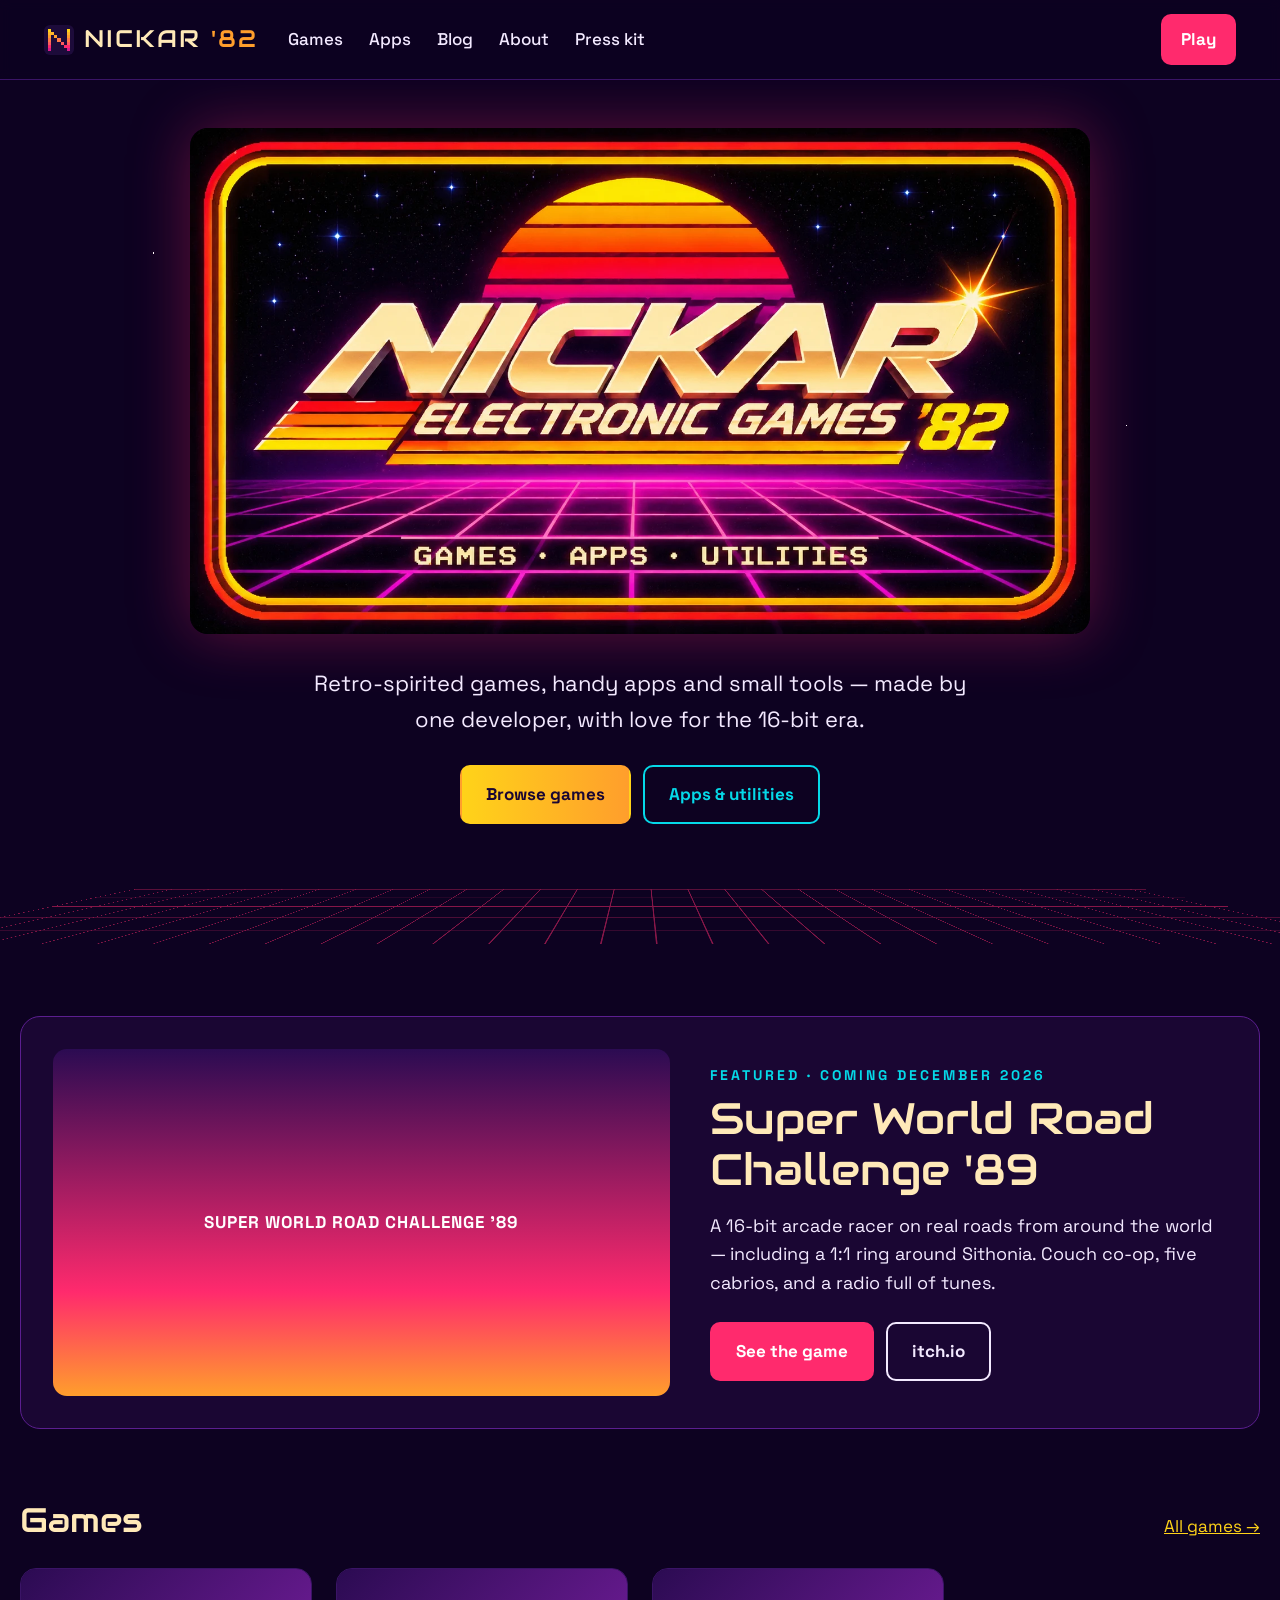
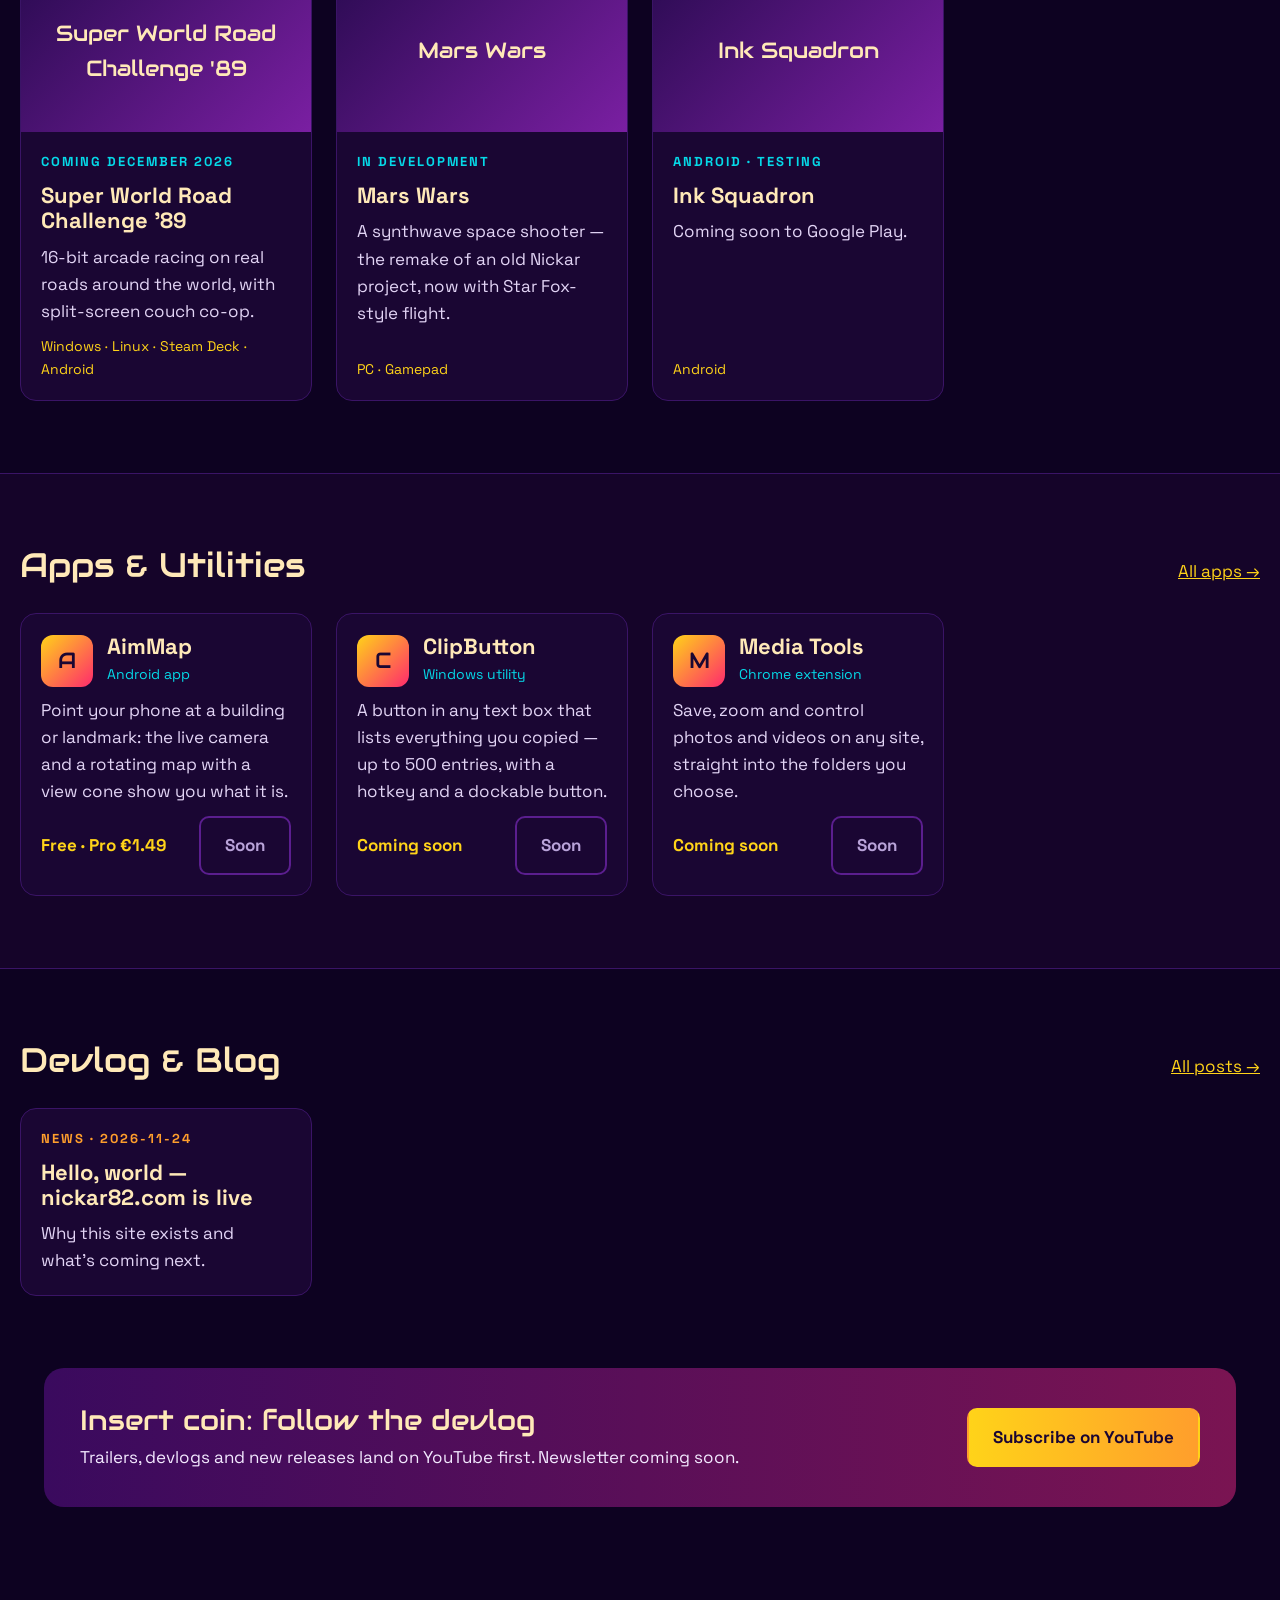
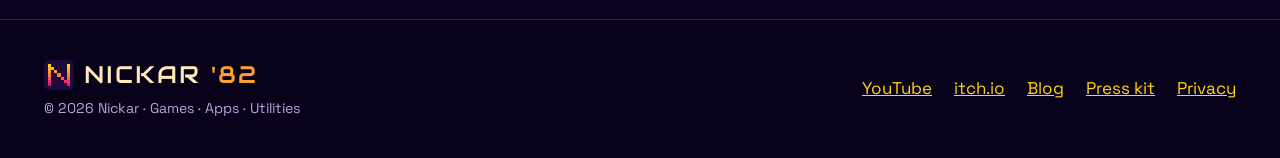
==== index.html @ fc6a2828 "Launch nickar82.com (Neon Sunset theme) Co-Authored-By: Claude Opus 5.5 <noreply@anthropic.com> Clau" ====
<!doctype html>
<html lang="en">
<head>
<meta charset="utf-8">
<meta name="viewport" content="width=device-width, initial-scale=1">
<title>Nickar — Games · Apps · Utilities</title>
<meta name="description" content="Nickar makes retro-spirited games, handy apps and small utilities — some free, some paid.">
<meta property="og:title" content="Nickar — Games · Apps · Utilities">
<meta property="og:description" content="Nickar makes retro-spirited games, handy apps and small utilities — some free, some paid.">
<meta property="og:image" content="https://nickar82.com/assets/img/og.jpg">
<meta property="og:type" content="website">
<meta name="twitter:card" content="summary_large_image">
<meta name="theme-color" content="#0d0221">
<link rel="icon" type="image/png" sizes="32x32" href="/assets/img/icon-32.png">
<link rel="apple-touch-icon" href="/assets/img/icon-180.png">
<link rel="preconnect" href="https://fonts.googleapis.com">
<link rel="preconnect" href="https://fonts.gstatic.com" crossorigin>
<link rel="stylesheet" href="/assets/css/style.css">
</head>
<body>
<a class="skip" href="#main">Skip to content</a>
<header class="site-header">
<nav class="wrap" aria-label="Main">
<a class="brand" href="/"><img src="/assets/img/icon-32.png" alt="" width="30" height="30">NICKAR<span>'82</span></a>
<ul class="nav-links">
<li><a href="/games/">Games</a></li>
<li><a href="/apps/">Apps</a></li>
<li><a href="/blog/">Blog</a></li>
<li><a href="/about/">About</a></li>
<li><a href="/press/">Press kit</a></li>
</ul>
<a class="btn btn-pink" href="/games/" style="padding:10px 18px">Play</a>
</nav>
</header>
<main id="main">

<section class="hero">
<div class="grid-floor" aria-hidden="true"></div>
<div class="hero-inner">
<h1 style="position:absolute;width:1px;height:1px;overflow:hidden;clip:rect(0 0 0 0)">Nickar Electronic Games '82</h1>
<img class="hero-logo" src="/assets/img/logo.webp" width="1600" height="900" alt="Nickar Electronic Games '82 — Games · Apps · Utilities" fetchpriority="high">
<p class="lead">Retro-spirited games, handy apps and small tools — made by one developer, with love for the 16-bit era.</p>
<div class="btn-row">
<a class="btn btn-sun" href="/games/">Browse games</a>
<a class="btn btn-cyan" href="/apps/">Apps &amp; utilities</a>
</div>
</div>
</section>

<section class="wrap section" aria-labelledby="feat">
<div class="feature">
<div class="media"><a href="/games/swrc89/" class="placeholder-art" style="text-decoration:none">SUPER WORLD ROAD CHALLENGE '89</a></div>
<div class="copy">
<p class="eyebrow">Featured · Coming December 2026</p>
<h2 id="feat" class="display">Super World Road Challenge '89</h2>
<p style="font-size:18px;margin:0 0 24px">A 16-bit arcade racer on real roads from around the world — including a 1:1 ring around Sithonia. Couch co-op, five cabrios, and a radio full of tunes.</p>
<div class="btn-row">
<a class="btn btn-pink" href="/games/swrc89/">See the game</a>
<a class="btn btn-line" href="https://nickar82.itch.io/swrc89" rel="noopener">itch.io</a>
</div>
</div>
</div>
</section>

<section class="wrap section" style="padding-top:0" aria-labelledby="games-h">
<div class="section-head"><h2 id="games-h">Games</h2><a href="/games/">All games →</a></div>
<div class="cards">
<a class="card" href="/games/swrc89/"><div class="thumb">Super World Road Challenge &#x27;89</div>
<div class="body"><span class="status">Coming December 2026</span><h3>Super World Road Challenge &#x27;89</h3><p>16-bit arcade racing on real roads around the world, with split-screen couch co-op.</p><span class="meta">Windows · Linux · Steam Deck · Android</span></div></a><article class="card"><div class="thumb">Mars Wars</div>
<div class="body"><span class="status">In development</span><h3>Mars Wars</h3><p>A synthwave space shooter — the remake of an old Nickar project, now with Star Fox-style flight.</p><span class="meta">PC · Gamepad</span></div></article><article class="card"><div class="thumb">Ink Squadron</div>
<div class="body"><span class="status">Android · Testing</span><h3>Ink Squadron</h3><p>Coming soon to Google Play.</p><span class="meta">Android</span></div></article>
</div>
</section>

<section class="band" aria-labelledby="apps-h">
<div class="wrap section">
<div class="section-head"><h2 id="apps-h">Apps &amp; Utilities</h2><a href="/apps/">All apps →</a></div>
<div class="cards">
<article class="card"><div class="body">
<div class="app-head"><div class="app-icon" aria-hidden="true">A</div><div><h3>AimMap</h3><span style="color:var(--cyan);font-size:14px">Android app</span></div></div>
<p>Point your phone at a building or landmark: the live camera and a rotating map with a view cone show you what it is.</p>
<div class="price-row"><span class="price">Free · Pro €1.49</span><span class="btn btn-soon">Soon</span></div>
</div></article><article class="card"><div class="body">
<div class="app-head"><div class="app-icon" aria-hidden="true">C</div><div><h3>ClipButton</h3><span style="color:var(--cyan);font-size:14px">Windows utility</span></div></div>
<p>A button in any text box that lists everything you copied — up to 500 entries, with a hotkey and a dockable button.</p>
<div class="price-row"><span class="price">Coming soon</span><span class="btn btn-soon">Soon</span></div>
</div></article><article class="card"><div class="body">
<div class="app-head"><div class="app-icon" aria-hidden="true">M</div><div><h3>Media Tools</h3><span style="color:var(--cyan);font-size:14px">Chrome extension</span></div></div>
<p>Save, zoom and control photos and videos on any site, straight into the folders you choose.</p>
<div class="price-row"><span class="price">Coming soon</span><span class="btn btn-soon">Soon</span></div>
</div></article>
</div>
</div>
</section>

<section class="wrap section" aria-labelledby="blog-h">
<div class="section-head"><h2 id="blog-h">Devlog &amp; Blog</h2><a href="/blog/">All posts →</a></div>
<div class="cards">
<a class="card" href="/blog/hello-world/"><div class="body"><span class="tag">News · 2026-11-24</span><h3>Hello, world — nickar82.com is live</h3><p>Why this site exists and what's coming next.</p></div></a>
</div>
</section>
<section class="wrap" style="padding-bottom:72px">
<div class="cta">
<div style="flex:1 1 360px"><h2>Insert coin: follow the devlog</h2>
<p>Trailers, devlogs and new releases land on YouTube first. Newsletter coming soon.</p></div>
<a class="btn btn-sun" href="https://www.youtube.com/@nickar82" rel="noopener">Subscribe on YouTube</a>
</div>
</section>

</main>
<footer class="site-footer">
<div class="wrap">
<div>
<a class="brand" href="/"><img src="/assets/img/icon-32.png" alt="" width="30" height="30">NICKAR<span>'82</span></a>
<small>© 2026 Nickar · Games · Apps · Utilities</small>
</div>
<div class="links">
<a href="https://www.youtube.com/@nickar82" rel="noopener">YouTube</a>
<a href="https://nickar82.itch.io/swrc89" rel="noopener">itch.io</a>
<a href="/blog/">Blog</a>
<a href="/press/">Press kit</a>
<a href="/privacy/">Privacy</a>
</div>
</div>
</footer>
</body>
</html>
---- assets/css/style.css ----
/* nickar82.com — Neon Sunset theme */
@import url('https://fonts.googleapis.com/css2?family=Audiowide&family=Space+Grotesk:wght@400;500;700&display=swap');

:root{
  --bg:#0d0221; --bg2:#150429; --panel:#1a0633; --line:#3a1466; --line2:#5b1e8f;
  --text:#f3e9ff; --muted:#e2d4f5; --soft:#b9a3d9;
  --cream:#ffe9b8; --yellow:#ffd319; --orange:#ff9e2c; --pink:#ff2a6d; --cyan:#05d9e8;
  --radius:16px; --max:1240px;
}
*{box-sizing:border-box}
html{scroll-behavior:smooth}
body{margin:0;background:var(--bg);color:var(--text);font-family:'Space Grotesk',system-ui,sans-serif;font-size:17px;line-height:1.6}
img{max-width:100%;height:auto;display:block}
a{color:var(--yellow)} a:hover{color:var(--orange)}
h1,h2,h3{line-height:1.15;color:var(--cream)}
.display{font-family:Audiowide,sans-serif;font-weight:400}
.wrap{max-width:var(--max);margin:0 auto;padding:0 24px}
.section{padding:72px 0}
.section h2{font-family:Audiowide,sans-serif;font-weight:400;font-size:34px;margin:0 0 28px}
.eyebrow{margin:0 0 8px;color:var(--cyan);font-weight:700;letter-spacing:3px;font-size:14px;text-transform:uppercase}
.skip{position:absolute;left:-999px;top:0;background:var(--yellow);color:#1a0633;padding:10px 16px;z-index:10}
.skip:focus{left:8px}
:focus-visible{outline:3px solid var(--cyan);outline-offset:3px}

/* header */
.site-header{position:sticky;top:0;z-index:5;background:rgba(13,2,33,.92);backdrop-filter:blur(6px);border-bottom:1px solid var(--line)}
.site-header nav{display:flex;flex-wrap:wrap;align-items:center;gap:12px 28px;padding-top:14px;padding-bottom:14px}
.brand{text-decoration:none;font-family:Audiowide,sans-serif;font-size:24px;letter-spacing:2px;color:var(--cream);display:flex;align-items:center;gap:10px}
.brand img{width:30px;height:30px;image-rendering:pixelated;border-radius:6px}
.brand span{color:var(--orange)}
.nav-links{display:flex;flex-wrap:wrap;gap:4px 22px;flex:1 1 auto;margin:0;padding:0;list-style:none}
.nav-links a{color:var(--text);text-decoration:none;font-weight:500;padding:8px 2px;display:inline-block}
.nav-links a:hover,.nav-links a[aria-current="page"]{color:var(--yellow)}
.nav-links a[aria-current="page"]{box-shadow:inset 0 -2px 0 var(--pink)}

/* buttons */
.btn{display:inline-block;text-decoration:none;font-weight:700;padding:14px 24px;border-radius:10px;font-size:17px;border:2px solid transparent;text-align:center;cursor:pointer;font-family:inherit}
.btn-sun{background:linear-gradient(90deg,var(--yellow),var(--orange));color:#1a0633}
.btn-sun:hover{color:#1a0633;filter:brightness(1.08)}
.btn-pink{background:var(--pink);color:#fff}
.btn-pink:hover{color:#fff;filter:brightness(1.1)}
.btn-line{border-color:var(--text);color:var(--text)}
.btn-line:hover{border-color:var(--yellow);color:var(--yellow)}
.btn-cyan{border-color:var(--cyan);color:var(--cyan)}
.btn-cyan:hover{background:var(--cyan);color:#1a0633}
.btn-soon{border-color:var(--line2);color:var(--soft);cursor:default}
.btn-row{display:flex;flex-wrap:wrap;gap:12px}

/* hero */
.hero{position:relative;overflow:hidden;padding:48px 0 120px;text-align:center;
  background-image:radial-gradient(1.5px 1.5px at 12% 20%,#fff 50%,transparent 51%),radial-gradient(1.5px 1.5px at 78% 14%,#fff 50%,transparent 51%),radial-gradient(1px 1px at 42% 32%,#cfe8ff 50%,transparent 51%),radial-gradient(1px 1px at 88% 40%,#fff 50%,transparent 51%),radial-gradient(1.5px 1.5px at 25% 48%,#bde 50%,transparent 51%),radial-gradient(1px 1px at 63% 8%,#fff 50%,transparent 51%)}
.grid-floor{position:absolute;left:-25%;right:-25%;bottom:-40px;height:340px;background-image:linear-gradient(var(--pink) 2px,transparent 2px),linear-gradient(90deg,var(--pink) 2px,transparent 2px);background-size:70px 50px;transform:perspective(320px) rotateX(58deg);transform-origin:bottom;opacity:.5;animation:drive 2.4s linear infinite}
@keyframes drive{to{background-position:0 50px,0 0}}
@media (prefers-reduced-motion:reduce){.grid-floor{animation:none}}
.hero-inner{position:relative;max-width:1000px;margin:0 auto;padding:0 24px}
.hero-logo{width:100%;max-width:900px;margin:0 auto;border-radius:18px;box-shadow:0 0 60px rgba(255,42,109,.35)}
.hero p.lead{font-size:22px;max-width:680px;margin:32px auto 28px}
.hero .btn-row{justify-content:center}

/* page hero (inner pages) */
.page-hero{padding:64px 0 32px;border-bottom:1px solid var(--line);background:linear-gradient(180deg,#1b0636,var(--bg))}
.page-hero h1{font-family:Audiowide,sans-serif;font-weight:400;font-size:clamp(36px,5vw,56px);margin:0 0 12px}
.page-hero p{margin:0;max-width:720px;font-size:19px;color:var(--muted)}

/* feature */
.feature{display:flex;flex-wrap:wrap;gap:40px;align-items:center;background:var(--panel);border:1px solid var(--line2);border-radius:20px;padding:32px}
.feature .media{flex:1 1 480px;min-width:0}
.feature .copy{flex:1 1 380px;min-width:0}
.feature h2{font-size:44px;margin:0 0 16px}
.placeholder-art{aspect-ratio:16/9;border-radius:14px;background:linear-gradient(#2b0b52,var(--pink) 70%,var(--orange));display:flex;align-items:center;justify-content:center;color:#fff;font-weight:700;letter-spacing:1px;text-align:center;padding:16px}

/* cards */
.cards{display:grid;grid-template-columns:repeat(auto-fill,minmax(290px,1fr));gap:24px}
.card{background:var(--panel);border:1px solid var(--line);border-radius:var(--radius);overflow:hidden;display:flex;flex-direction:column;color:var(--text);text-decoration:none;transition:border-color .2s,transform .2s}
a.card:hover{border-color:var(--pink);transform:translateY(-3px);color:var(--text)}
.card .thumb{aspect-ratio:16/9;background:linear-gradient(135deg,#2b0b52,#7a1fa2);display:flex;align-items:center;justify-content:center;font-family:Audiowide,sans-serif;color:var(--cream);font-size:22px;text-align:center;padding:12px}
.card .body{padding:20px;display:flex;flex-direction:column;gap:10px;flex:1}
.card h3{margin:0;font-size:22px}
.card p{margin:0;color:var(--muted)}
.card .status{font-size:13px;font-weight:700;letter-spacing:2px;color:var(--cyan);text-transform:uppercase}
.card .meta{margin-top:auto;font-size:14px;color:var(--yellow)}
.app-head{display:flex;align-items:center;gap:14px}
.app-icon{width:52px;height:52px;border-radius:12px;background:linear-gradient(135deg,var(--yellow),var(--pink));flex:none;display:flex;align-items:center;justify-content:center;font-family:Audiowide,sans-serif;color:#1a0633;font-size:22px}
.price-row{display:flex;align-items:center;justify-content:space-between;gap:12px;margin-top:auto}
.price{font-weight:700;color:var(--yellow)}
.tag{font-size:13px;font-weight:700;letter-spacing:2px;color:var(--orange);text-transform:uppercase}

.band{background:var(--bg2);border-top:1px solid var(--line);border-bottom:1px solid var(--line)}
.section-head{display:flex;flex-wrap:wrap;justify-content:space-between;align-items:baseline;gap:12px;margin-bottom:28px}
.section-head h2{margin:0}

/* cta band */
.cta{display:flex;flex-wrap:wrap;gap:24px;align-items:center;justify-content:space-between;border-radius:20px;padding:36px;background:linear-gradient(90deg,#3a0a5e,#7a1452)}
.cta h2{font-family:Audiowide,sans-serif;font-weight:400;font-size:28px;margin:0 0 8px}
.cta p{margin:0}

/* game page */
.game-hero{position:relative;min-height:440px;display:flex;align-items:flex-end;background:linear-gradient(180deg,#1b0636 0%,#5a1452 45%,var(--pink) 75%,var(--orange) 100%)}
.game-hero .shade{position:relative;width:100%;background:linear-gradient(0deg,rgba(13,2,33,.96),rgba(13,2,33,0))}
.game-hero h1{font-family:Audiowide,sans-serif;font-weight:400;font-size:clamp(38px,6vw,76px);margin:0;padding-bottom:40px}
.game-hero .wrap{padding-top:120px}
.two-col{display:flex;flex-wrap:wrap;gap:40px;padding:48px 0}
.two-col main,.two-col .main{flex:999 1 560px;min-width:0}
.two-col aside{flex:1 1 320px;min-width:0}
.buy{background:var(--panel);border:1px solid var(--line2);border-radius:18px;padding:28px;display:flex;flex-direction:column;gap:14px;position:sticky;top:90px}
.buy dl{margin:0;display:grid;grid-template-columns:auto 1fr;gap:8px 16px;font-size:16px}
.buy dt{color:var(--soft)} .buy dd{margin:0}
.shots{display:grid;grid-template-columns:repeat(auto-fill,minmax(220px,1fr));gap:16px}
.shots div{aspect-ratio:16/9;border-radius:10px;background:linear-gradient(135deg,#2b0b52,#7a1fa2);display:flex;align-items:center;justify-content:center;color:var(--muted);font-size:14px}
.video{aspect-ratio:16/9;width:100%;border:0;border-radius:14px}

/* prose */
.prose{max-width:760px;font-size:19px;line-height:1.75}
.prose h2{font-family:Audiowide,sans-serif;font-weight:400;font-size:28px;margin:48px 0 12px}
.prose li{margin:6px 0}
hr{border:0;border-top:1px solid var(--line);margin:8px 0}

/* footer */
.site-footer{border-top:1px solid var(--line);background:#08011a;margin-top:40px}
.site-footer .wrap{padding-top:36px;padding-bottom:36px;display:flex;flex-wrap:wrap;gap:20px 40px;justify-content:space-between;align-items:center}
.site-footer .links{display:flex;flex-wrap:wrap;gap:8px 22px}
.site-footer small{color:var(--soft)}

@media (max-width:600px){
  body{font-size:16px}
  .section{padding:52px 0}
  .feature{padding:20px}
  .feature h2{font-size:32px}
  .hero p.lead{font-size:19px}
}
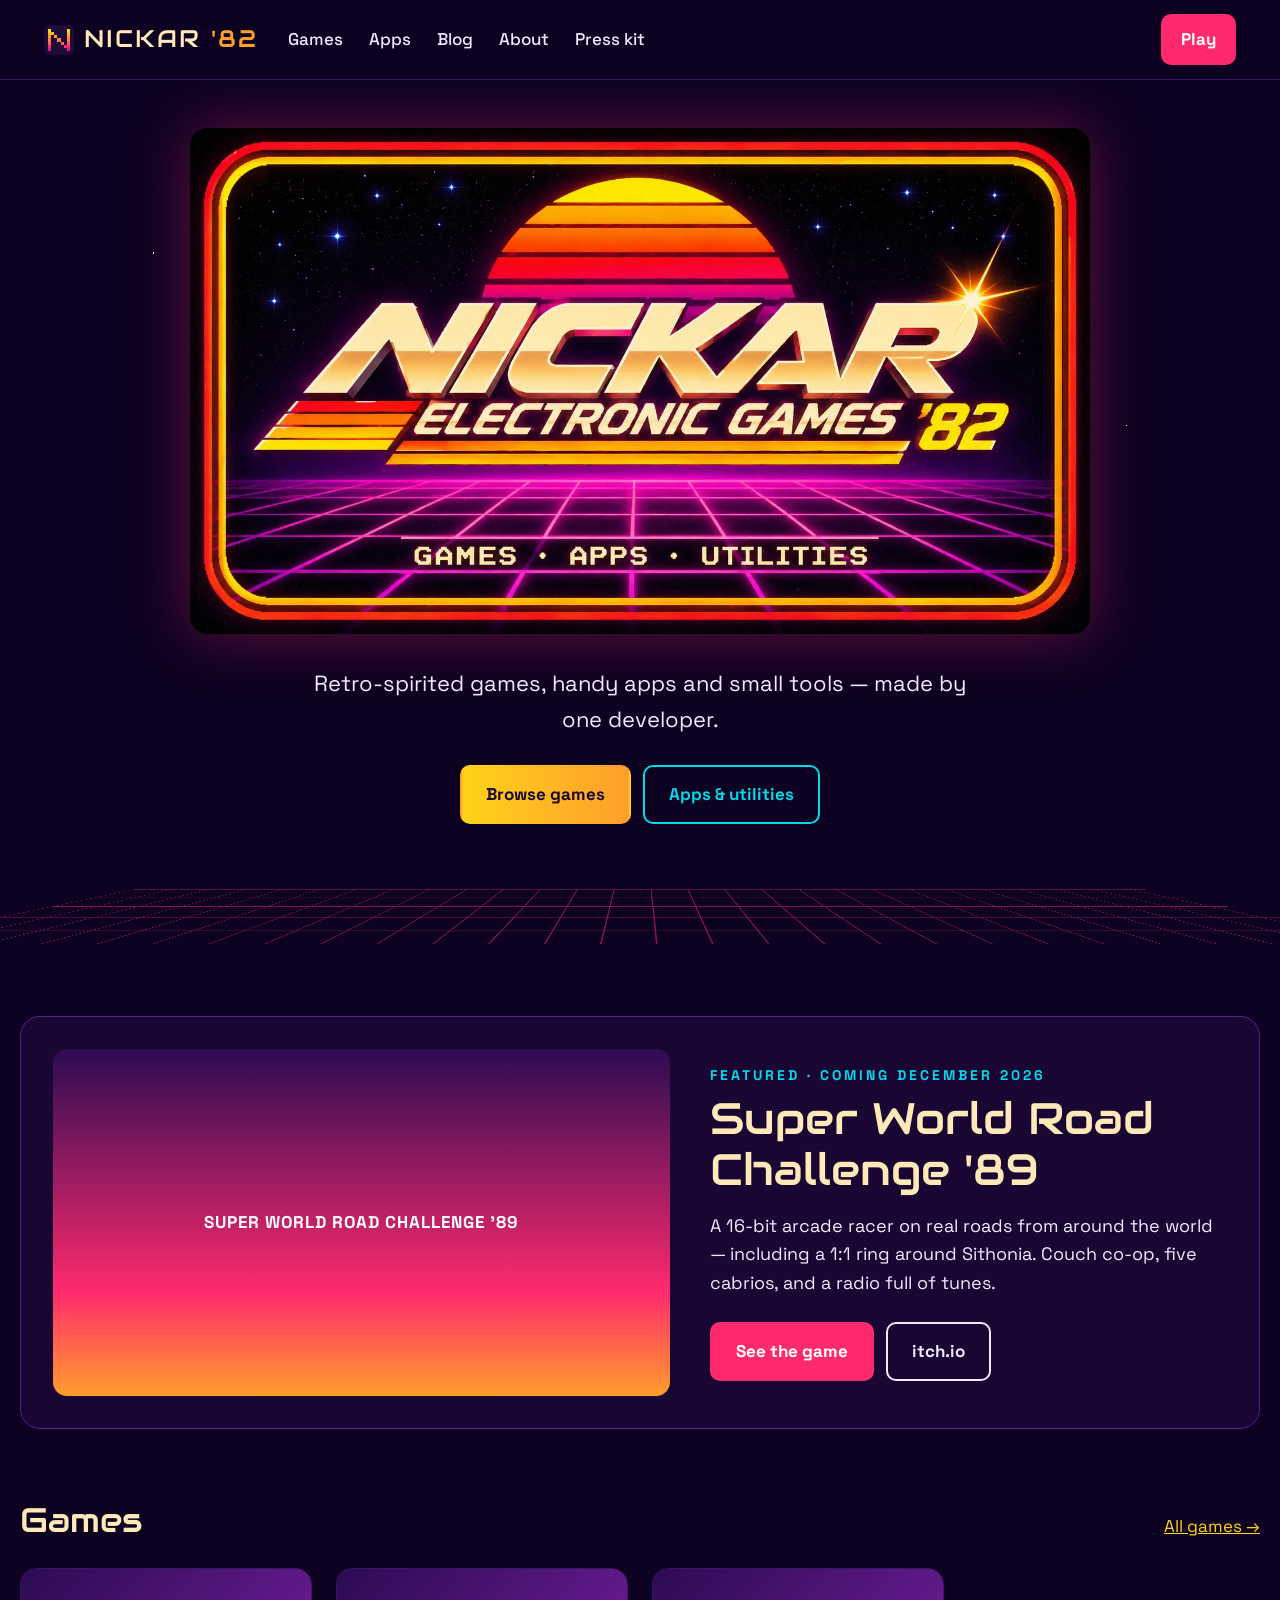
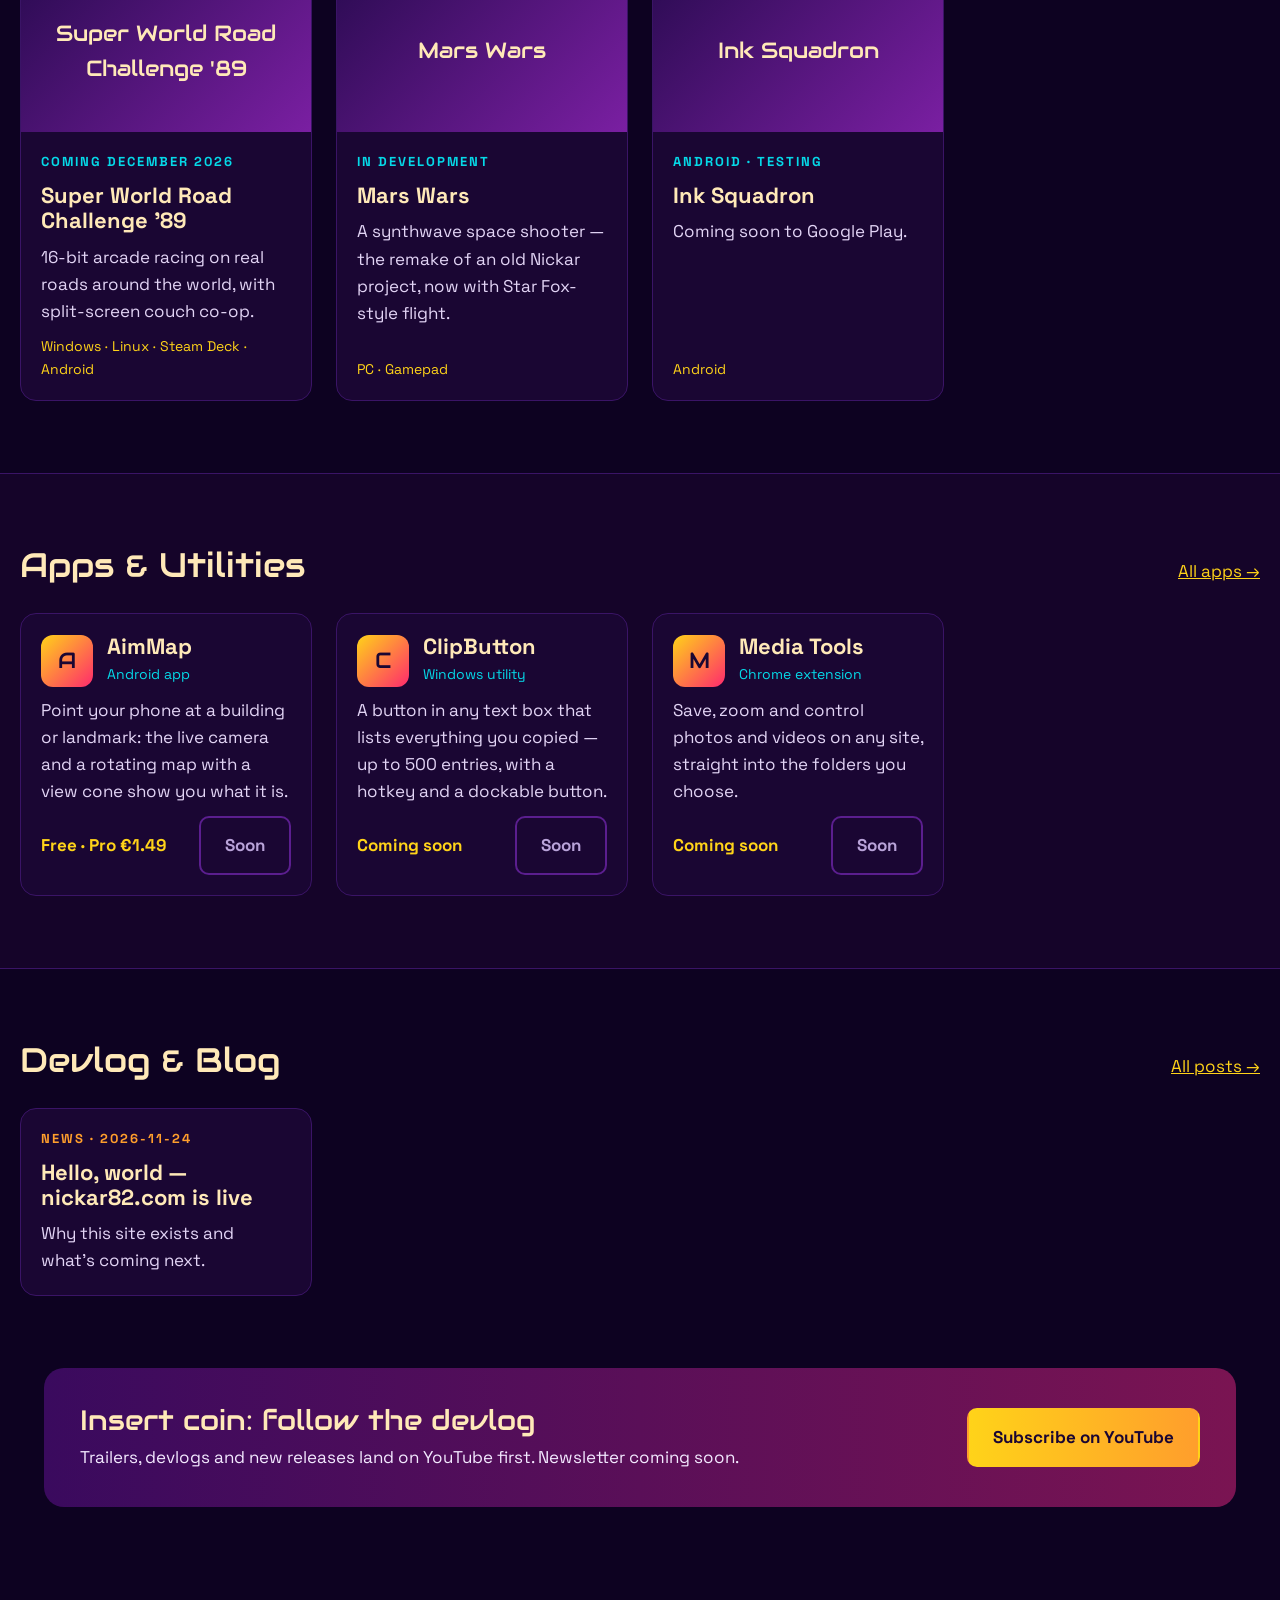
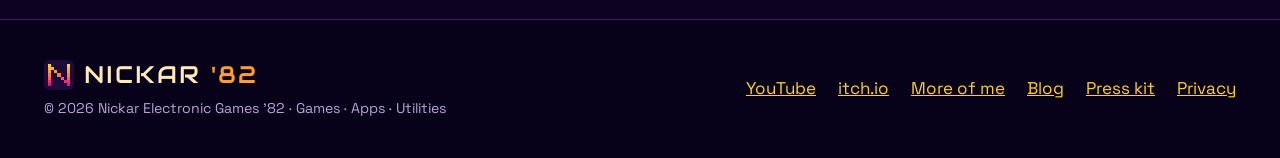
==== commit 586ebbd1: "Studio name, Linktree link, shorter hero line Co-Authored-By: Claude Opus 5.5 <noreply@anthropic.com" ====
--- a/index.html
+++ b/index.html
@@ -3,10 +3,10 @@
 <head>
 <meta charset="utf-8">
 <meta name="viewport" content="width=device-width, initial-scale=1">
-<title>Nickar — Games · Apps · Utilities</title>
-<meta name="description" content="Nickar makes retro-spirited games, handy apps and small utilities — some free, some paid.">
-<meta property="og:title" content="Nickar — Games · Apps · Utilities">
-<meta property="og:description" content="Nickar makes retro-spirited games, handy apps and small utilities — some free, some paid.">
+<title>Nickar Electronic Games &#x27;82 — Games · Apps · Utilities</title>
+<meta name="description" content="Nickar Electronic Games &#x27;82 makes retro-spirited games, handy apps and small utilities — some free, some paid.">
+<meta property="og:title" content="Nickar Electronic Games &#x27;82 — Games · Apps · Utilities">
+<meta property="og:description" content="Nickar Electronic Games &#x27;82 makes retro-spirited games, handy apps and small utilities — some free, some paid.">
 <meta property="og:image" content="https://nickar82.com/assets/img/og.jpg">
 <meta property="og:type" content="website">
 <meta name="twitter:card" content="summary_large_image">
@@ -39,7 +39,7 @@
 <div class="hero-inner">
 <h1 style="position:absolute;width:1px;height:1px;overflow:hidden;clip:rect(0 0 0 0)">Nickar Electronic Games '82</h1>
 <img class="hero-logo" src="/assets/img/logo.webp" width="1600" height="900" alt="Nickar Electronic Games '82 — Games · Apps · Utilities" fetchpriority="high">
-<p class="lead">Retro-spirited games, handy apps and small tools — made by one developer, with love for the 16-bit era.</p>
+<p class="lead">Retro-spirited games, handy apps and small tools — made by one developer.</p>
 <div class="btn-row">
 <a class="btn btn-sun" href="/games/">Browse games</a>
 <a class="btn btn-cyan" href="/apps/">Apps &amp; utilities</a>
@@ -112,11 +112,12 @@
 <div class="wrap">
 <div>
 <a class="brand" href="/"><img src="/assets/img/icon-32.png" alt="" width="30" height="30">NICKAR<span>'82</span></a>
-<small>© 2026 Nickar · Games · Apps · Utilities</small>
+<small>© 2026 Nickar Electronic Games '82 · Games · Apps · Utilities</small>
 </div>
 <div class="links">
 <a href="https://www.youtube.com/@nickar82" rel="noopener">YouTube</a>
 <a href="https://nickar82.itch.io/swrc89" rel="noopener">itch.io</a>
+<a href="https://linktr.ee/DJNickar" rel="noopener">More of me</a>
 <a href="/blog/">Blog</a>
 <a href="/press/">Press kit</a>
 <a href="/privacy/">Privacy</a>
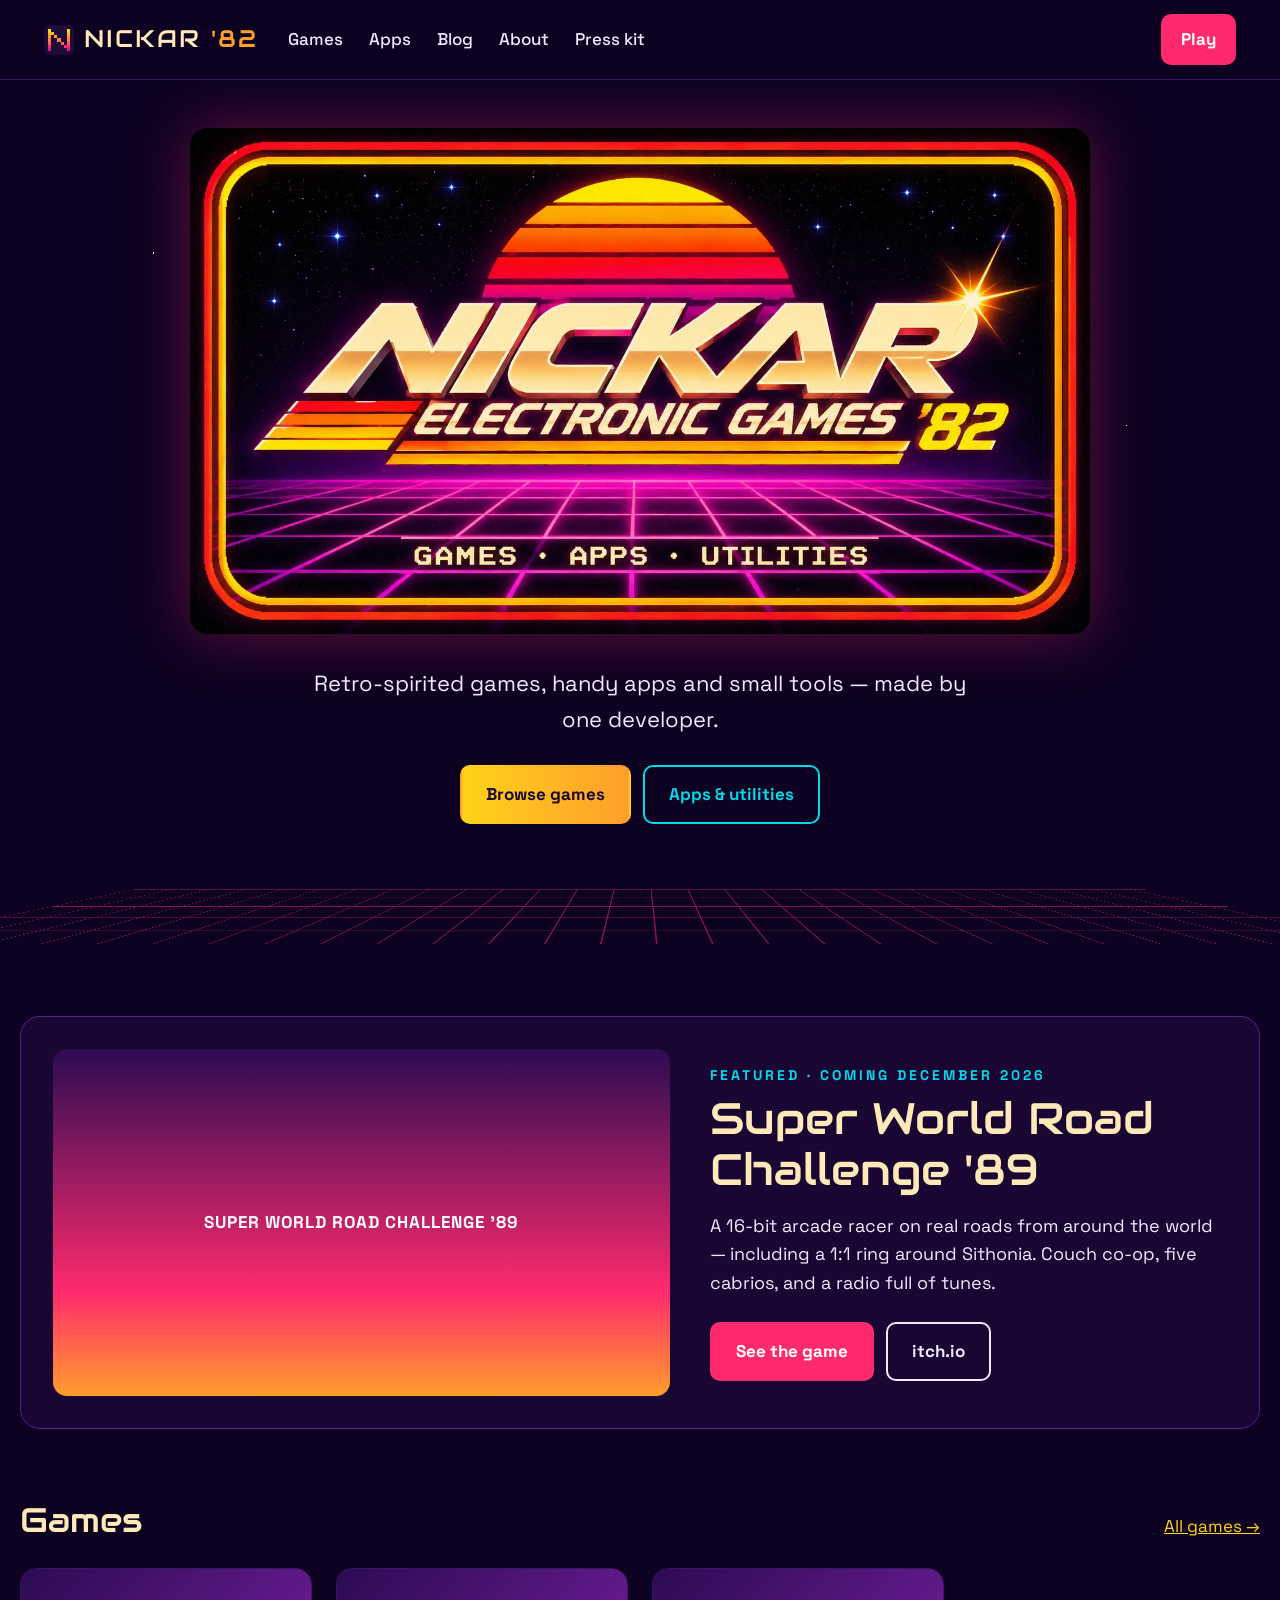
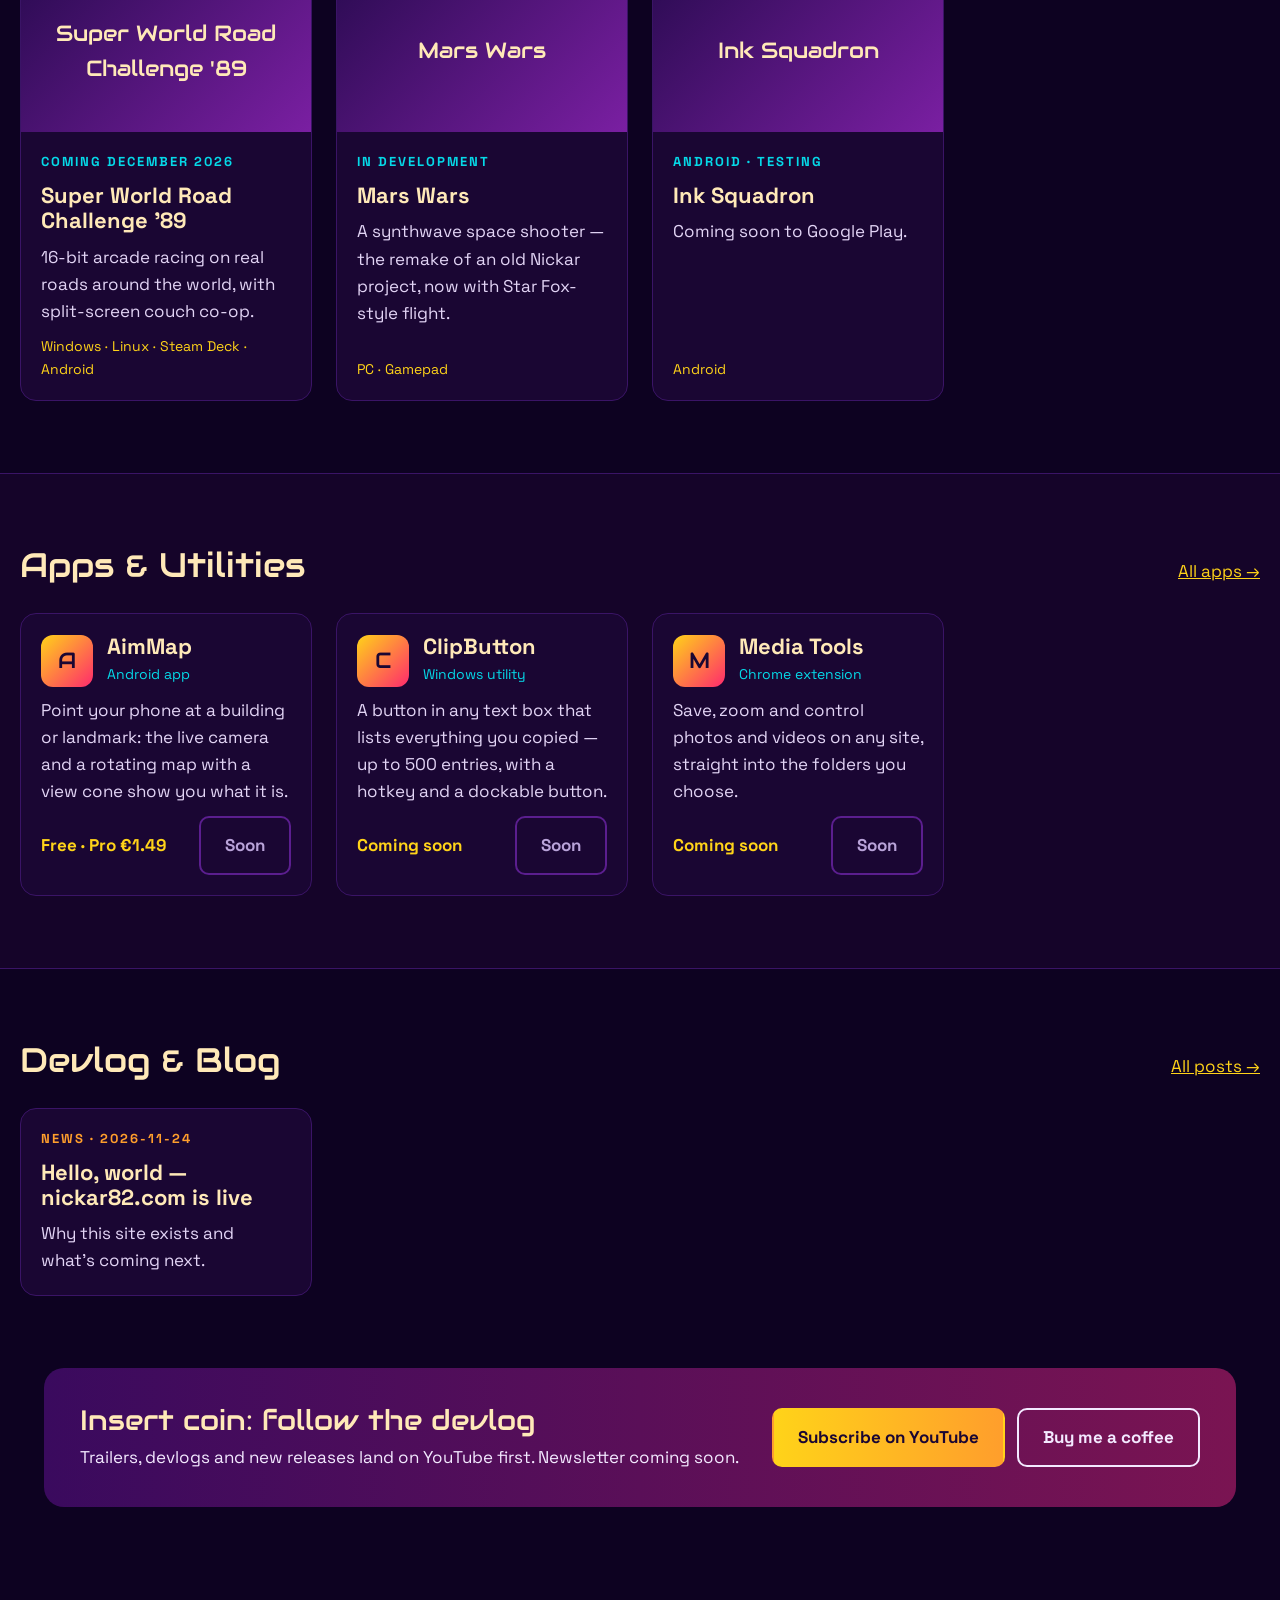
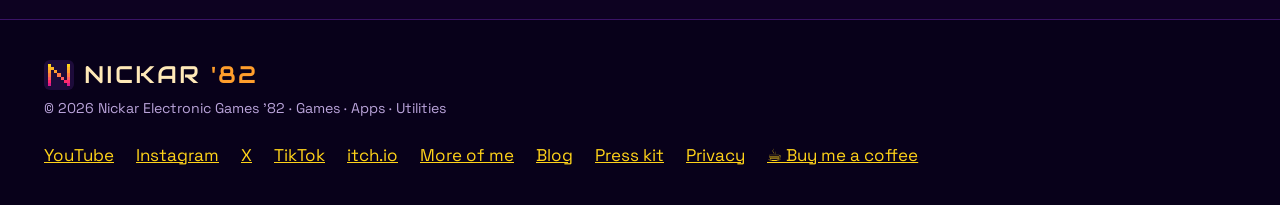
==== commit 6d550d43: "Add socials, music, Just Gamer and Buy me a coffee from Linktree Co-Authored-By: Claude Opus 5.5 <no" ====
--- a/index.html
+++ b/index.html
@@ -103,7 +103,8 @@
 <div class="cta">
 <div style="flex:1 1 360px"><h2>Insert coin: follow the devlog</h2>
 <p>Trailers, devlogs and new releases land on YouTube first. Newsletter coming soon.</p></div>
-<a class="btn btn-sun" href="https://www.youtube.com/@nickar82" rel="noopener">Subscribe on YouTube</a>
+<div class="btn-row"><a class="btn btn-sun" href="https://www.youtube.com/@nickar82" rel="noopener">Subscribe on YouTube</a>
+<a class="btn btn-line" href="https://buymeacoffee.com/aichoes" rel="noopener">Buy me a coffee</a></div>
 </div>
 </section>
 
@@ -115,12 +116,13 @@
 <small>© 2026 Nickar Electronic Games '82 · Games · Apps · Utilities</small>
 </div>
 <div class="links">
-<a href="https://www.youtube.com/@nickar82" rel="noopener">YouTube</a>
+<a href="https://www.youtube.com/@nickar82" rel="noopener">YouTube</a><a href="https://www.instagram.com/nickar_82" rel="noopener">Instagram</a><a href="https://x.com/nickar82" rel="noopener">X</a><a href="https://www.tiktok.com/@dj_nickar" rel="noopener">TikTok</a>
 <a href="https://nickar82.itch.io/swrc89" rel="noopener">itch.io</a>
 <a href="https://linktr.ee/DJNickar" rel="noopener">More of me</a>
 <a href="/blog/">Blog</a>
 <a href="/press/">Press kit</a>
 <a href="/privacy/">Privacy</a>
+<a href="https://buymeacoffee.com/aichoes" rel="noopener">☕ Buy me a coffee</a>
 </div>
 </div>
 </footer>
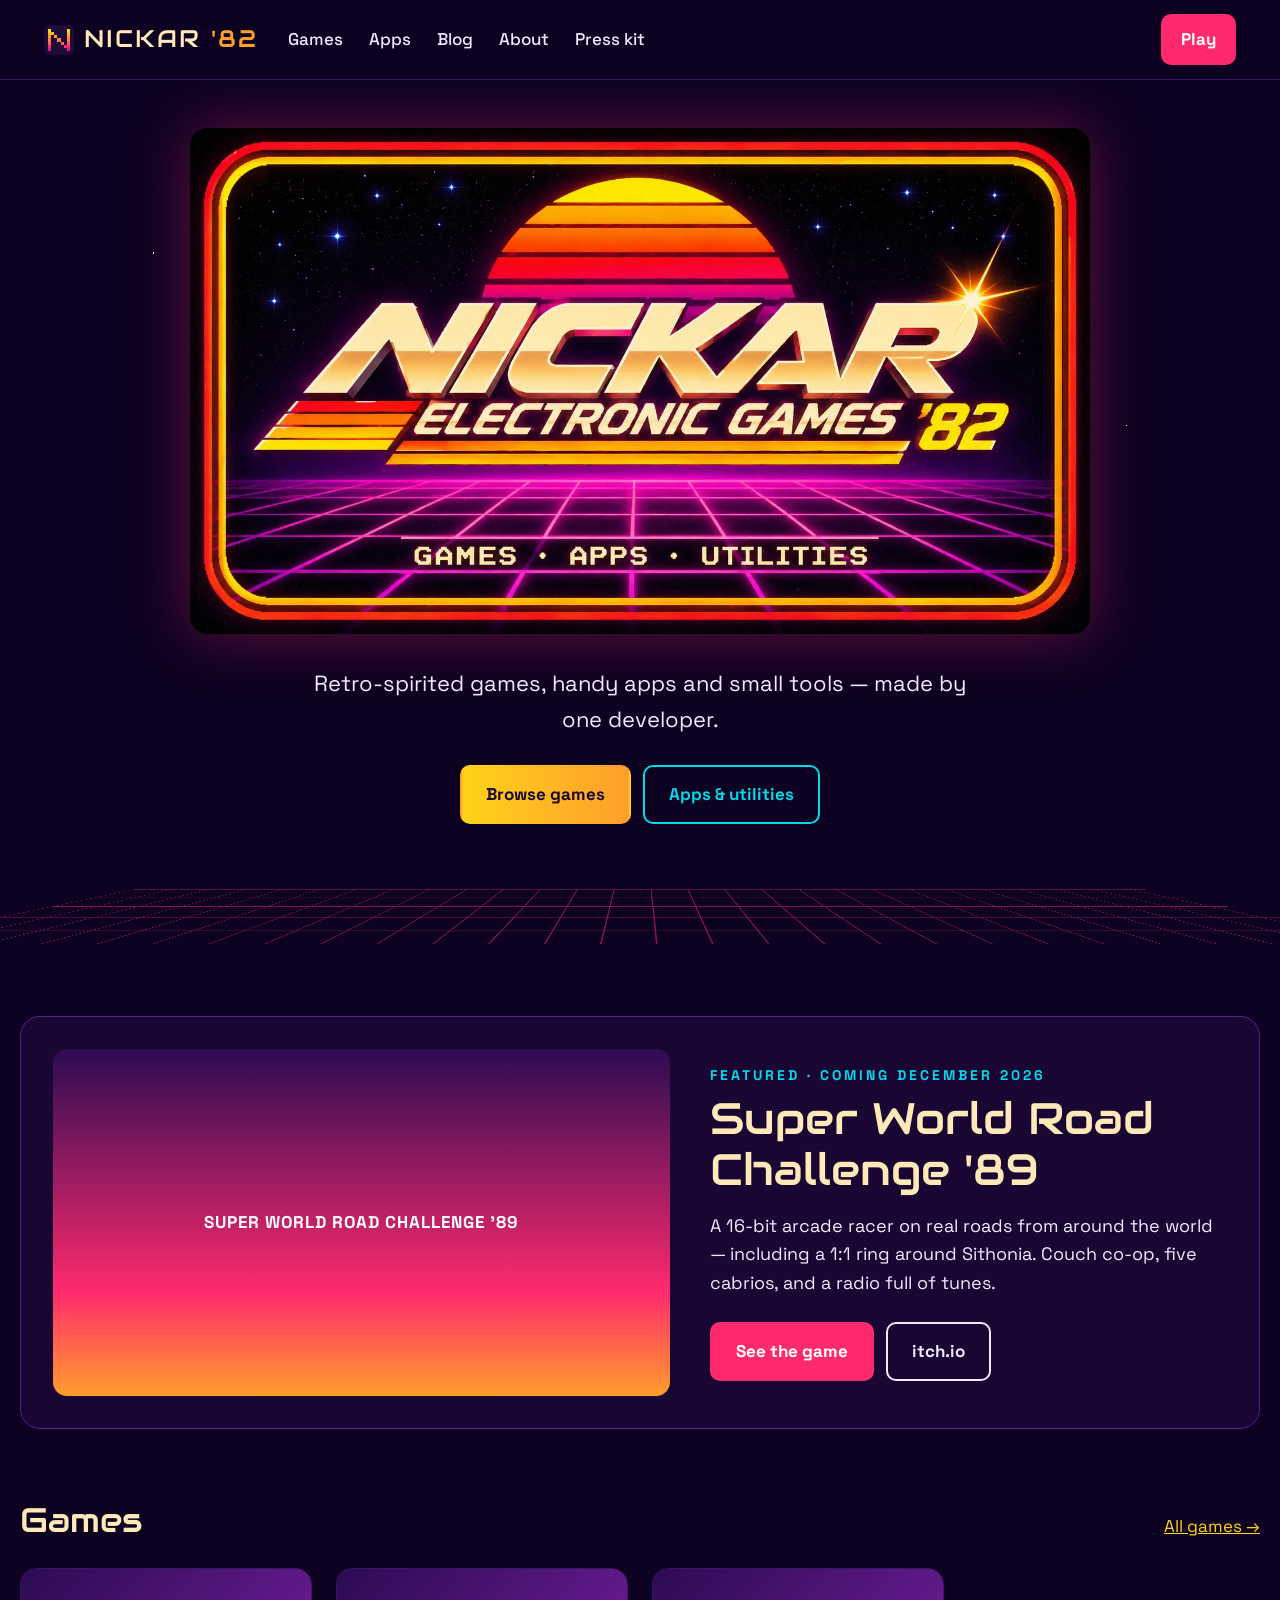
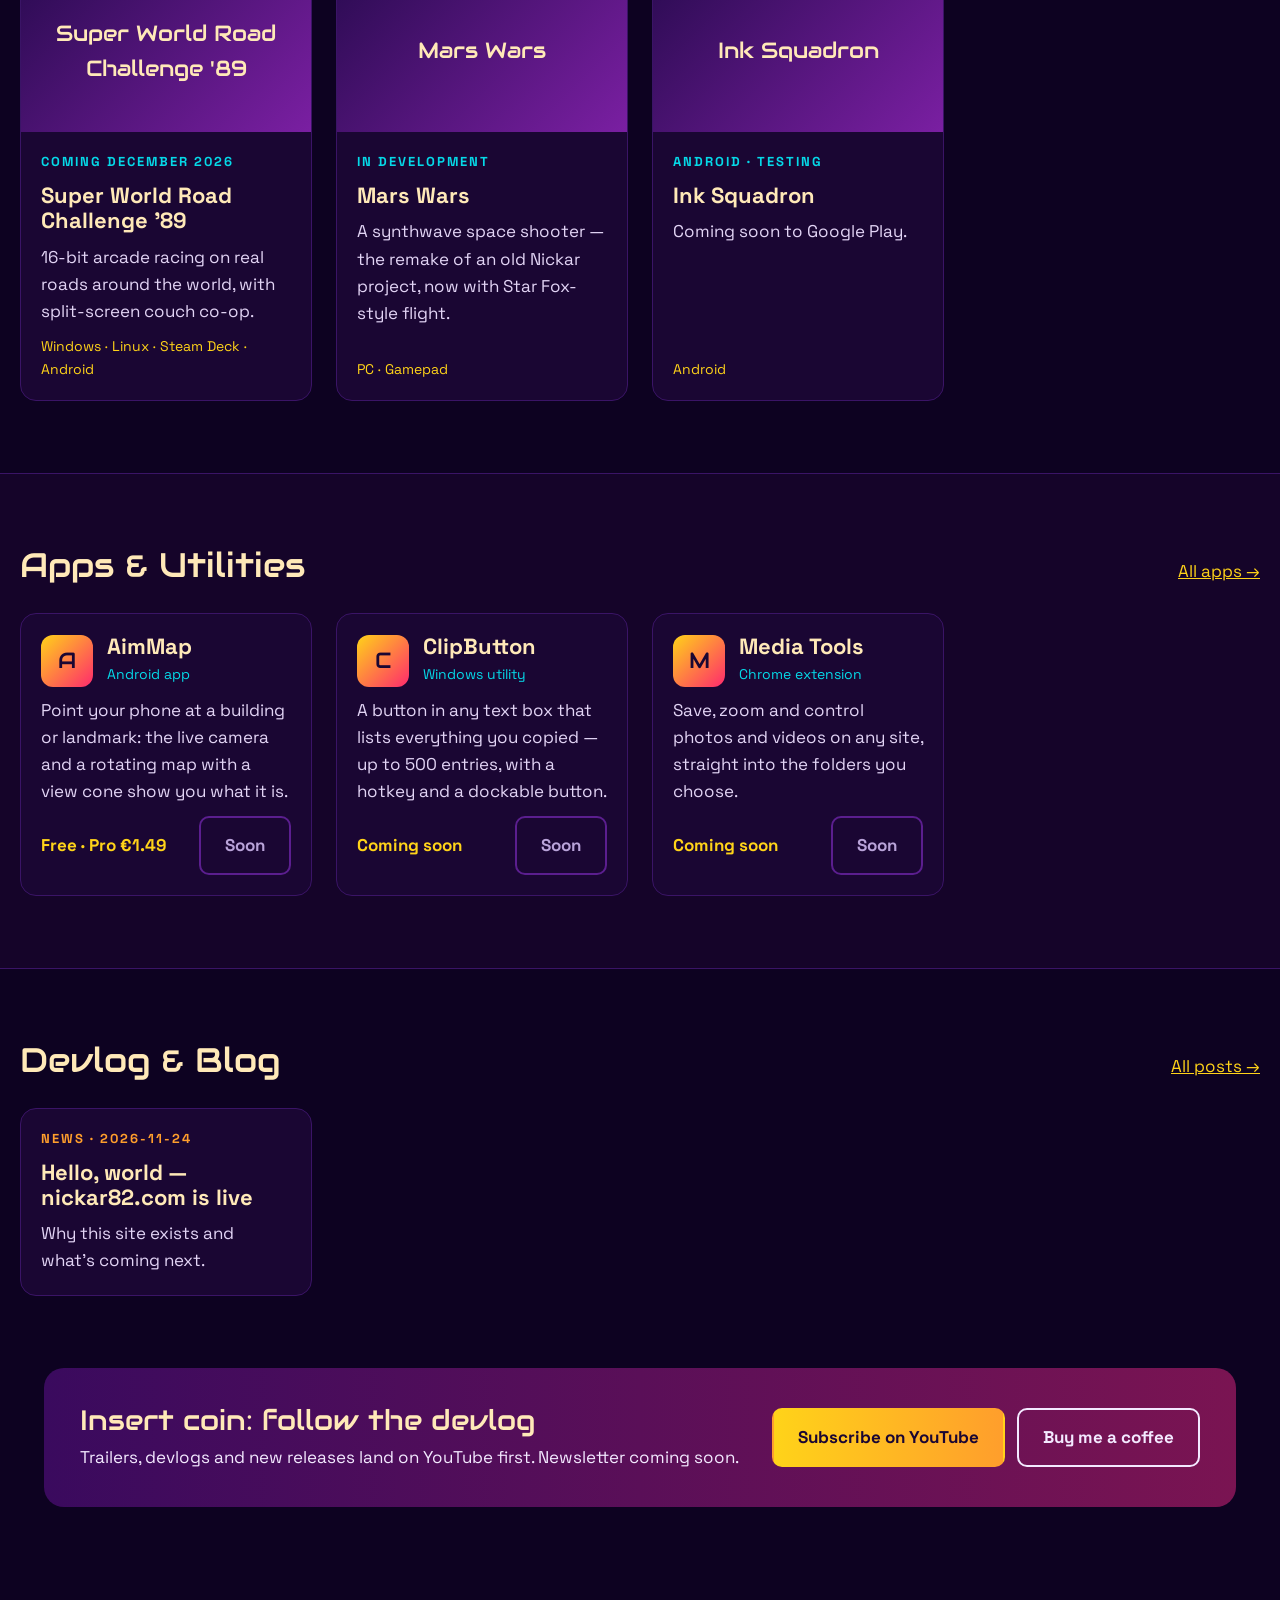
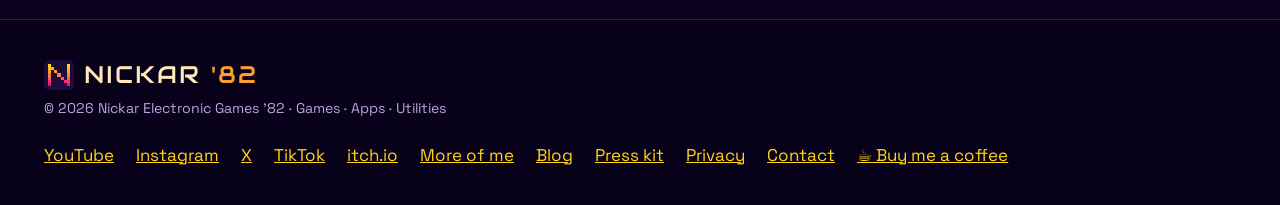
==== commit 425755b8: "Hide Just Gamer, add AIchoes, email and WhatsApp contact Co-Authored-By: Claude Opus 5.5 <noreply@an" ====
--- a/index.html
+++ b/index.html
@@ -122,6 +122,7 @@
 <a href="/blog/">Blog</a>
 <a href="/press/">Press kit</a>
 <a href="/privacy/">Privacy</a>
+<a href="mailto:nickar82@gmail.com">Contact</a>
 <a href="https://buymeacoffee.com/aichoes" rel="noopener">☕ Buy me a coffee</a>
 </div>
 </div>
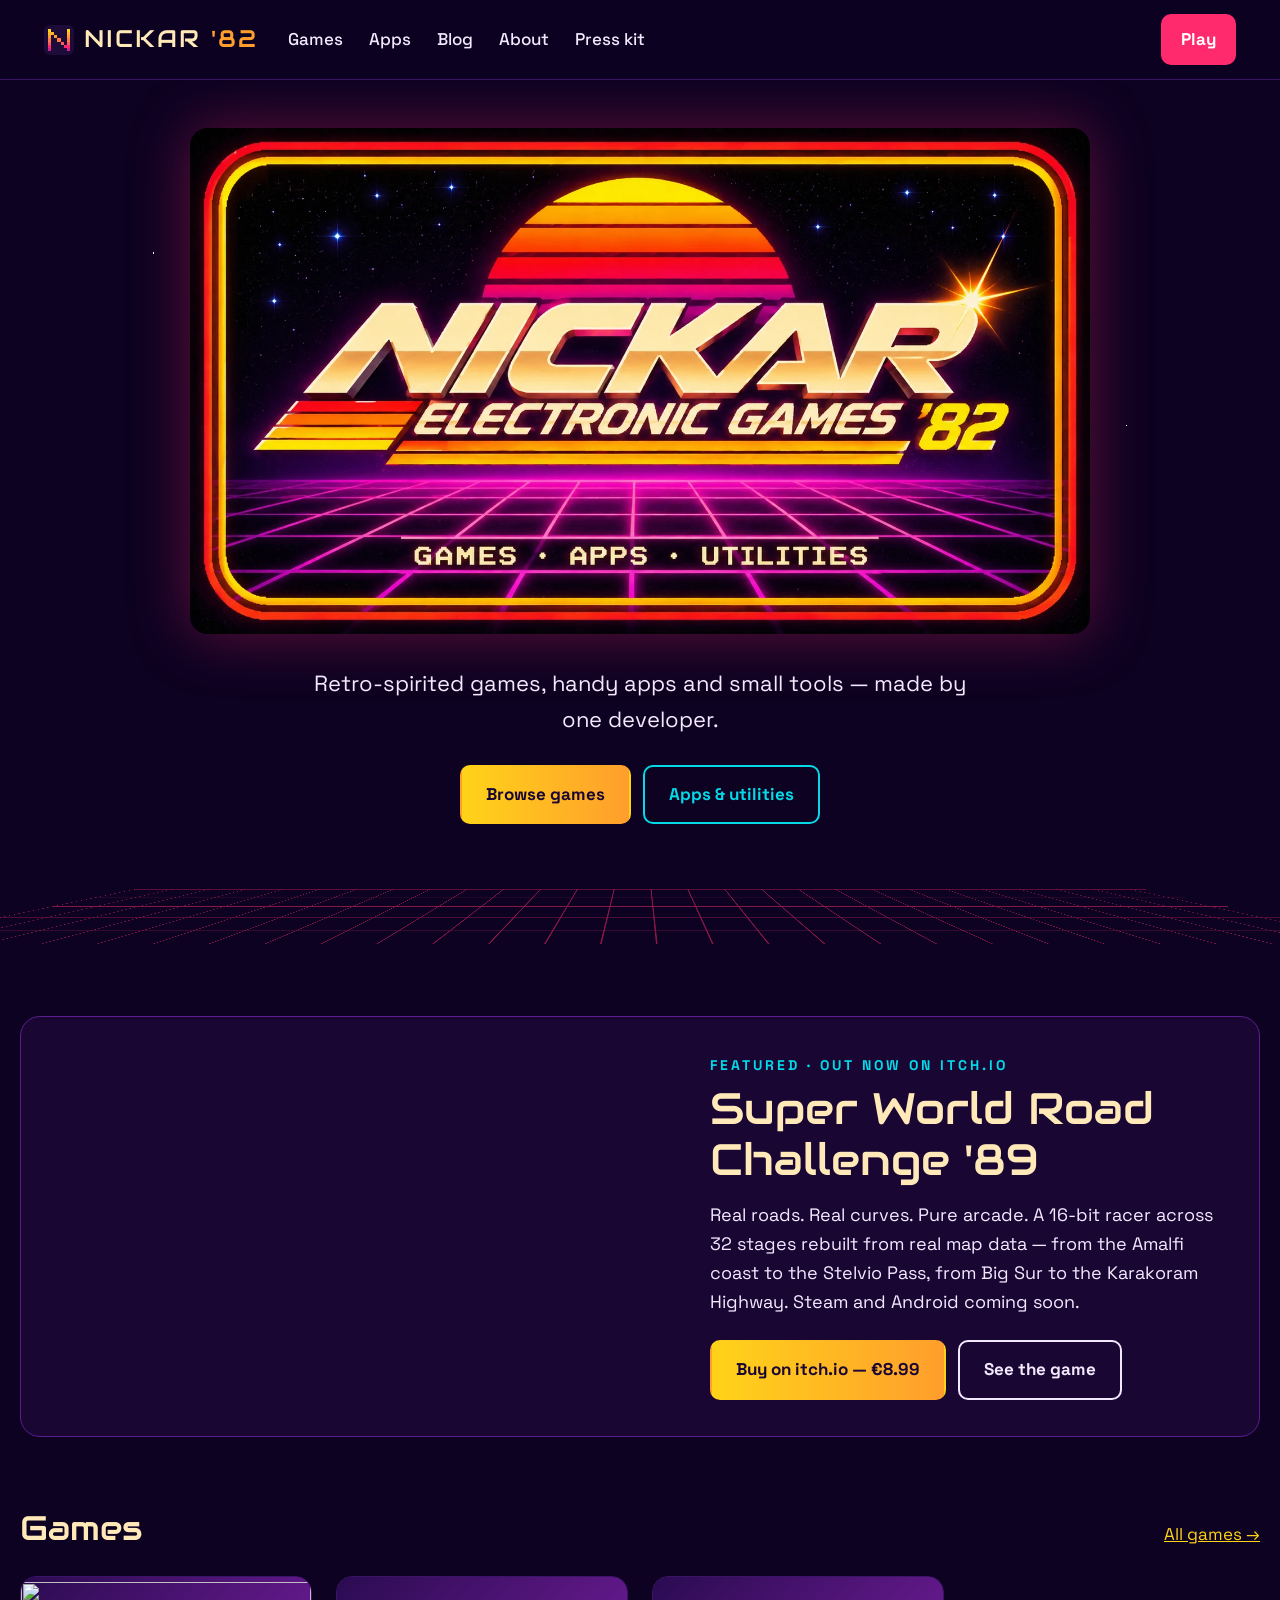
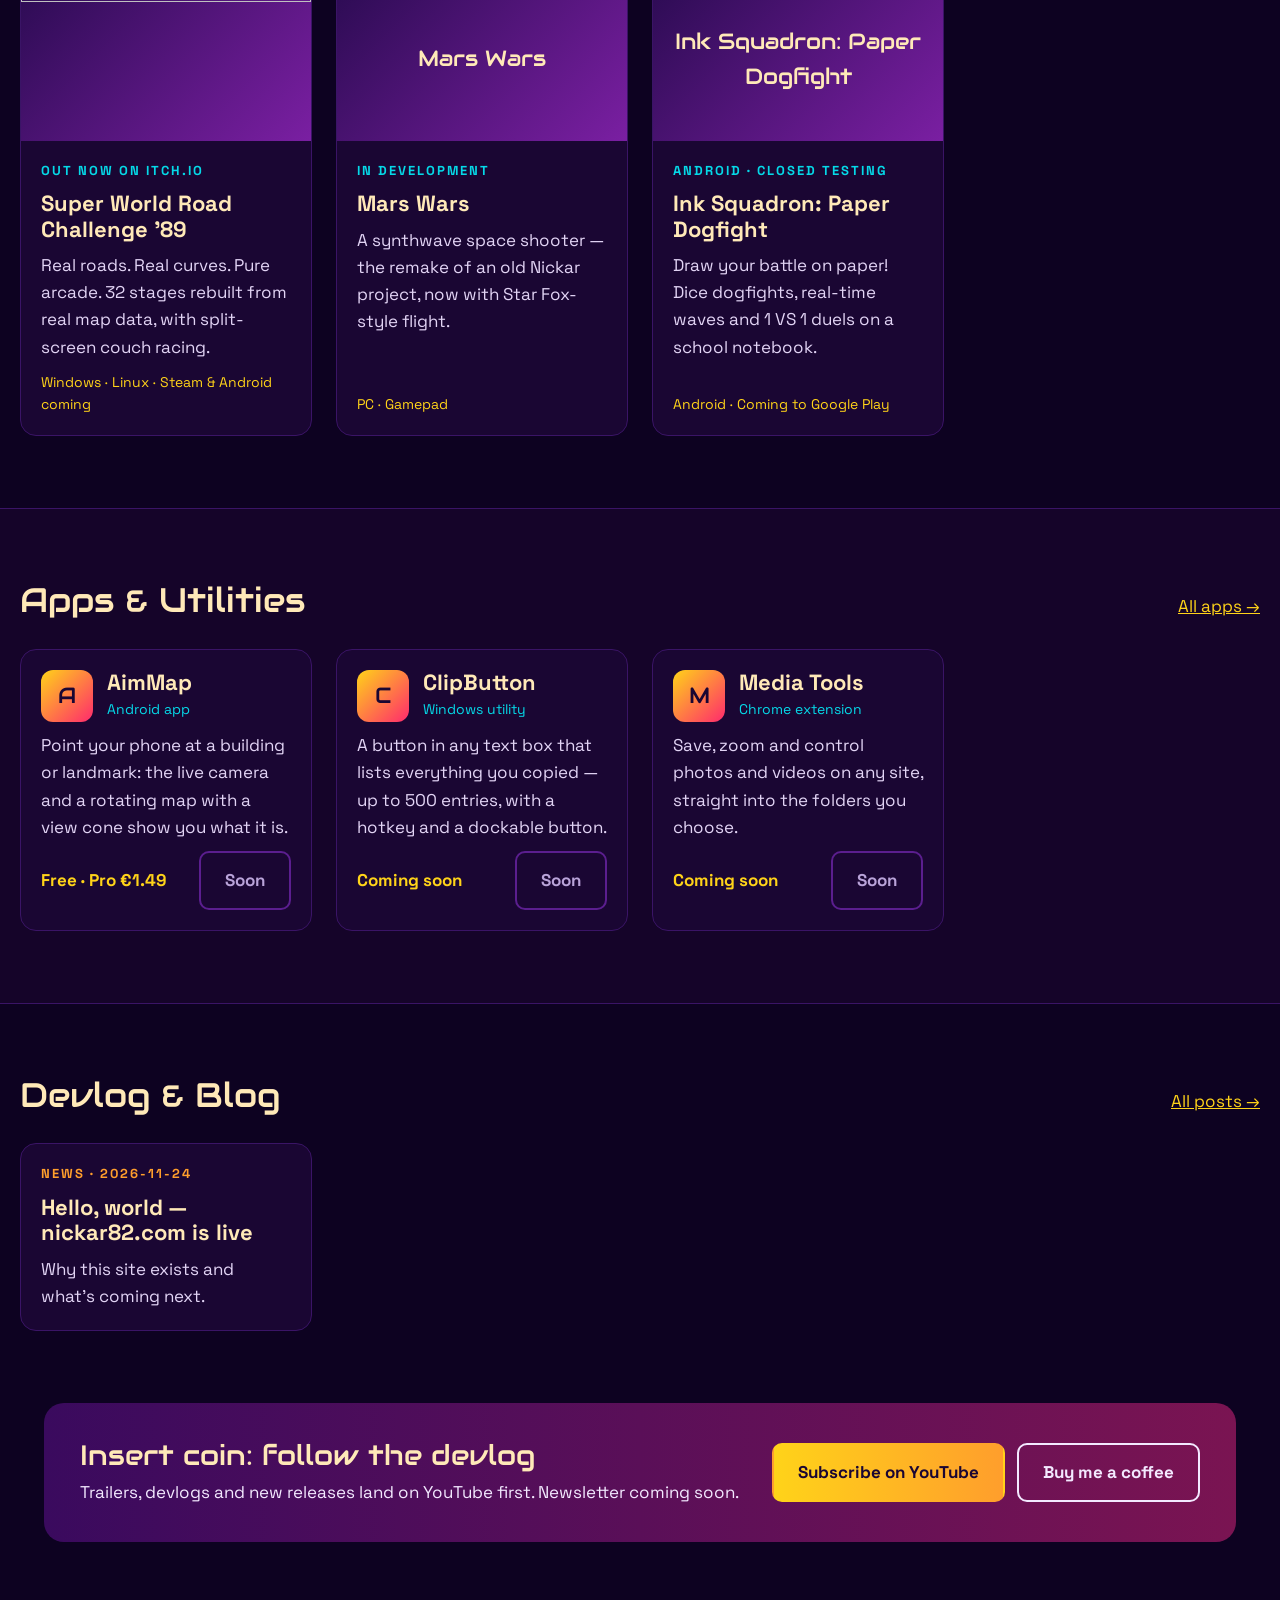
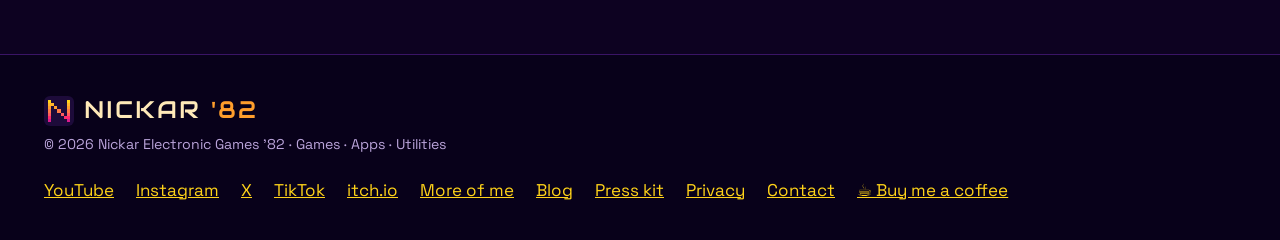
==== commit d33dfc38: "SWRC '89: trailer, gameplay, screenshots, real store facts; Ink Squadron text Co-Authored-By: Claude" ====
--- a/index.html
+++ b/index.html
@@ -49,14 +49,14 @@
 
 <section class="wrap section" aria-labelledby="feat">
 <div class="feature">
-<div class="media"><a href="/games/swrc89/" class="placeholder-art" style="text-decoration:none">SUPER WORLD ROAD CHALLENGE '89</a></div>
+<div class="media"><iframe class="video" src="https://www.youtube-nocookie.com/embed/XggUQojWwqk" title="Super World Road Challenge '89 — trailer" loading="lazy" allow="accelerometer; encrypted-media; gyroscope; picture-in-picture; fullscreen" allowfullscreen></iframe></div>
 <div class="copy">
-<p class="eyebrow">Featured · Coming December 2026</p>
+<p class="eyebrow">Featured · Out now on itch.io</p>
 <h2 id="feat" class="display">Super World Road Challenge '89</h2>
-<p style="font-size:18px;margin:0 0 24px">A 16-bit arcade racer on real roads from around the world — including a 1:1 ring around Sithonia. Couch co-op, five cabrios, and a radio full of tunes.</p>
+<p style="font-size:18px;margin:0 0 24px">Real roads. Real curves. Pure arcade. A 16-bit racer across 32 stages rebuilt from real map data — from the Amalfi coast to the Stelvio Pass, from Big Sur to the Karakoram Highway. Steam and Android coming soon.</p>
 <div class="btn-row">
-<a class="btn btn-pink" href="/games/swrc89/">See the game</a>
-<a class="btn btn-line" href="https://nickar82.itch.io/swrc89" rel="noopener">itch.io</a>
+<a class="btn btn-sun" href="https://nickar82.itch.io/swrc89" rel="noopener" target="_blank">Buy on itch.io — €8.99</a>
+<a class="btn btn-line" href="/games/swrc89/">See the game</a>
 </div>
 </div>
 </div>
@@ -65,10 +65,10 @@
 <section class="wrap section" style="padding-top:0" aria-labelledby="games-h">
 <div class="section-head"><h2 id="games-h">Games</h2><a href="/games/">All games →</a></div>
 <div class="cards">
-<a class="card" href="/games/swrc89/"><div class="thumb">Super World Road Challenge &#x27;89</div>
-<div class="body"><span class="status">Coming December 2026</span><h3>Super World Road Challenge &#x27;89</h3><p>16-bit arcade racing on real roads around the world, with split-screen couch co-op.</p><span class="meta">Windows · Linux · Steam Deck · Android</span></div></a><article class="card"><div class="thumb">Mars Wars</div>
-<div class="body"><span class="status">In development</span><h3>Mars Wars</h3><p>A synthwave space shooter — the remake of an old Nickar project, now with Star Fox-style flight.</p><span class="meta">PC · Gamepad</span></div></article><article class="card"><div class="thumb">Ink Squadron</div>
-<div class="body"><span class="status">Android · Testing</span><h3>Ink Squadron</h3><p>Coming soon to Google Play.</p><span class="meta">Android</span></div></article>
+<a class="card" href="/games/swrc89/"><img class="thumb" src="https://img.itch.zone/aW1nLzMyNjc2OTA4LnBuZw==/original/Gq25pS.png" alt="" loading="lazy" style="object-fit:cover;width:100%;padding:0">
+<div class="body"><span class="status">Out now on itch.io</span><h3>Super World Road Challenge &#x27;89</h3><p>Real roads. Real curves. Pure arcade. 32 stages rebuilt from real map data, with split-screen couch racing.</p><span class="meta">Windows · Linux · Steam & Android coming</span></div></a><article class="card"><div class="thumb">Mars Wars</div>
+<div class="body"><span class="status">In development</span><h3>Mars Wars</h3><p>A synthwave space shooter — the remake of an old Nickar project, now with Star Fox-style flight.</p><span class="meta">PC · Gamepad</span></div></article><article class="card"><div class="thumb">Ink Squadron: Paper Dogfight</div>
+<div class="body"><span class="status">Android · Closed testing</span><h3>Ink Squadron: Paper Dogfight</h3><p>Draw your battle on paper! Dice dogfights, real-time waves and 1 VS 1 duels on a school notebook.</p><span class="meta">Android · Coming to Google Play</span></div></article>
 </div>
 </section>
 
@@ -103,8 +103,8 @@
 <div class="cta">
 <div style="flex:1 1 360px"><h2>Insert coin: follow the devlog</h2>
 <p>Trailers, devlogs and new releases land on YouTube first. Newsletter coming soon.</p></div>
-<div class="btn-row"><a class="btn btn-sun" href="https://www.youtube.com/@nickar82" rel="noopener">Subscribe on YouTube</a>
-<a class="btn btn-line" href="https://buymeacoffee.com/aichoes" rel="noopener">Buy me a coffee</a></div>
+<div class="btn-row"><a class="btn btn-sun" href="https://www.youtube.com/@nickar82" rel="noopener" target="_blank">Subscribe on YouTube</a>
+<a class="btn btn-line" href="https://buymeacoffee.com/nickar82p" rel="noopener" target="_blank">Buy me a coffee</a></div>
 </div>
 </section>
 
@@ -116,14 +116,14 @@
 <small>© 2026 Nickar Electronic Games '82 · Games · Apps · Utilities</small>
 </div>
 <div class="links">
-<a href="https://www.youtube.com/@nickar82" rel="noopener">YouTube</a><a href="https://www.instagram.com/nickar_82" rel="noopener">Instagram</a><a href="https://x.com/nickar82" rel="noopener">X</a><a href="https://www.tiktok.com/@dj_nickar" rel="noopener">TikTok</a>
-<a href="https://nickar82.itch.io/swrc89" rel="noopener">itch.io</a>
-<a href="https://linktr.ee/DJNickar" rel="noopener">More of me</a>
+<a href="https://www.youtube.com/@nickar82" rel="noopener" target="_blank">YouTube</a><a href="https://www.instagram.com/nickar_82" rel="noopener" target="_blank">Instagram</a><a href="https://x.com/nickar82" rel="noopener" target="_blank">X</a><a href="https://www.tiktok.com/@dj_nickar" rel="noopener" target="_blank">TikTok</a>
+<a href="https://nickar82.itch.io/swrc89" rel="noopener" target="_blank">itch.io</a>
+<a href="https://linktr.ee/DJNickar" rel="noopener" target="_blank">More of me</a>
 <a href="/blog/">Blog</a>
 <a href="/press/">Press kit</a>
 <a href="/privacy/">Privacy</a>
 <a href="mailto:nickar82@gmail.com">Contact</a>
-<a href="https://buymeacoffee.com/aichoes" rel="noopener">☕ Buy me a coffee</a>
+<a href="https://buymeacoffee.com/nickar82p" rel="noopener" target="_blank">☕ Buy me a coffee</a>
 </div>
 </div>
 </footer>
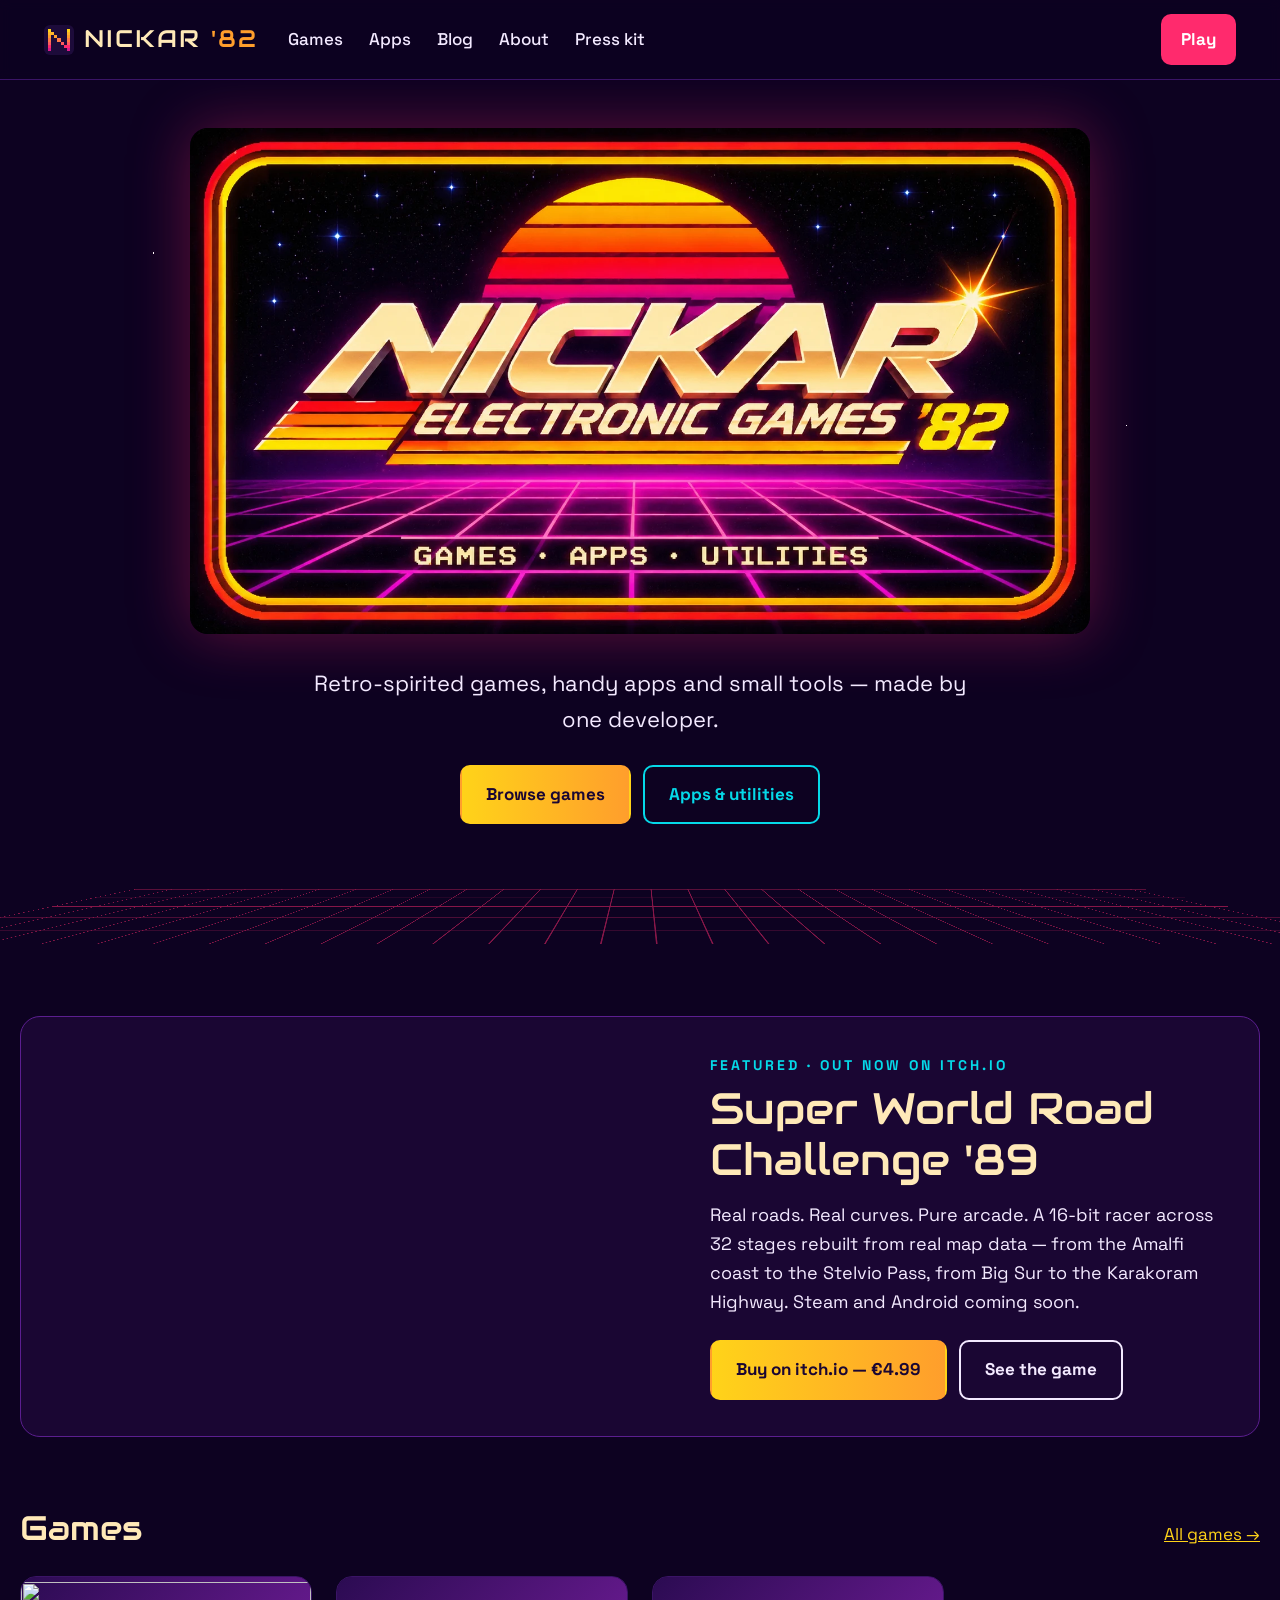
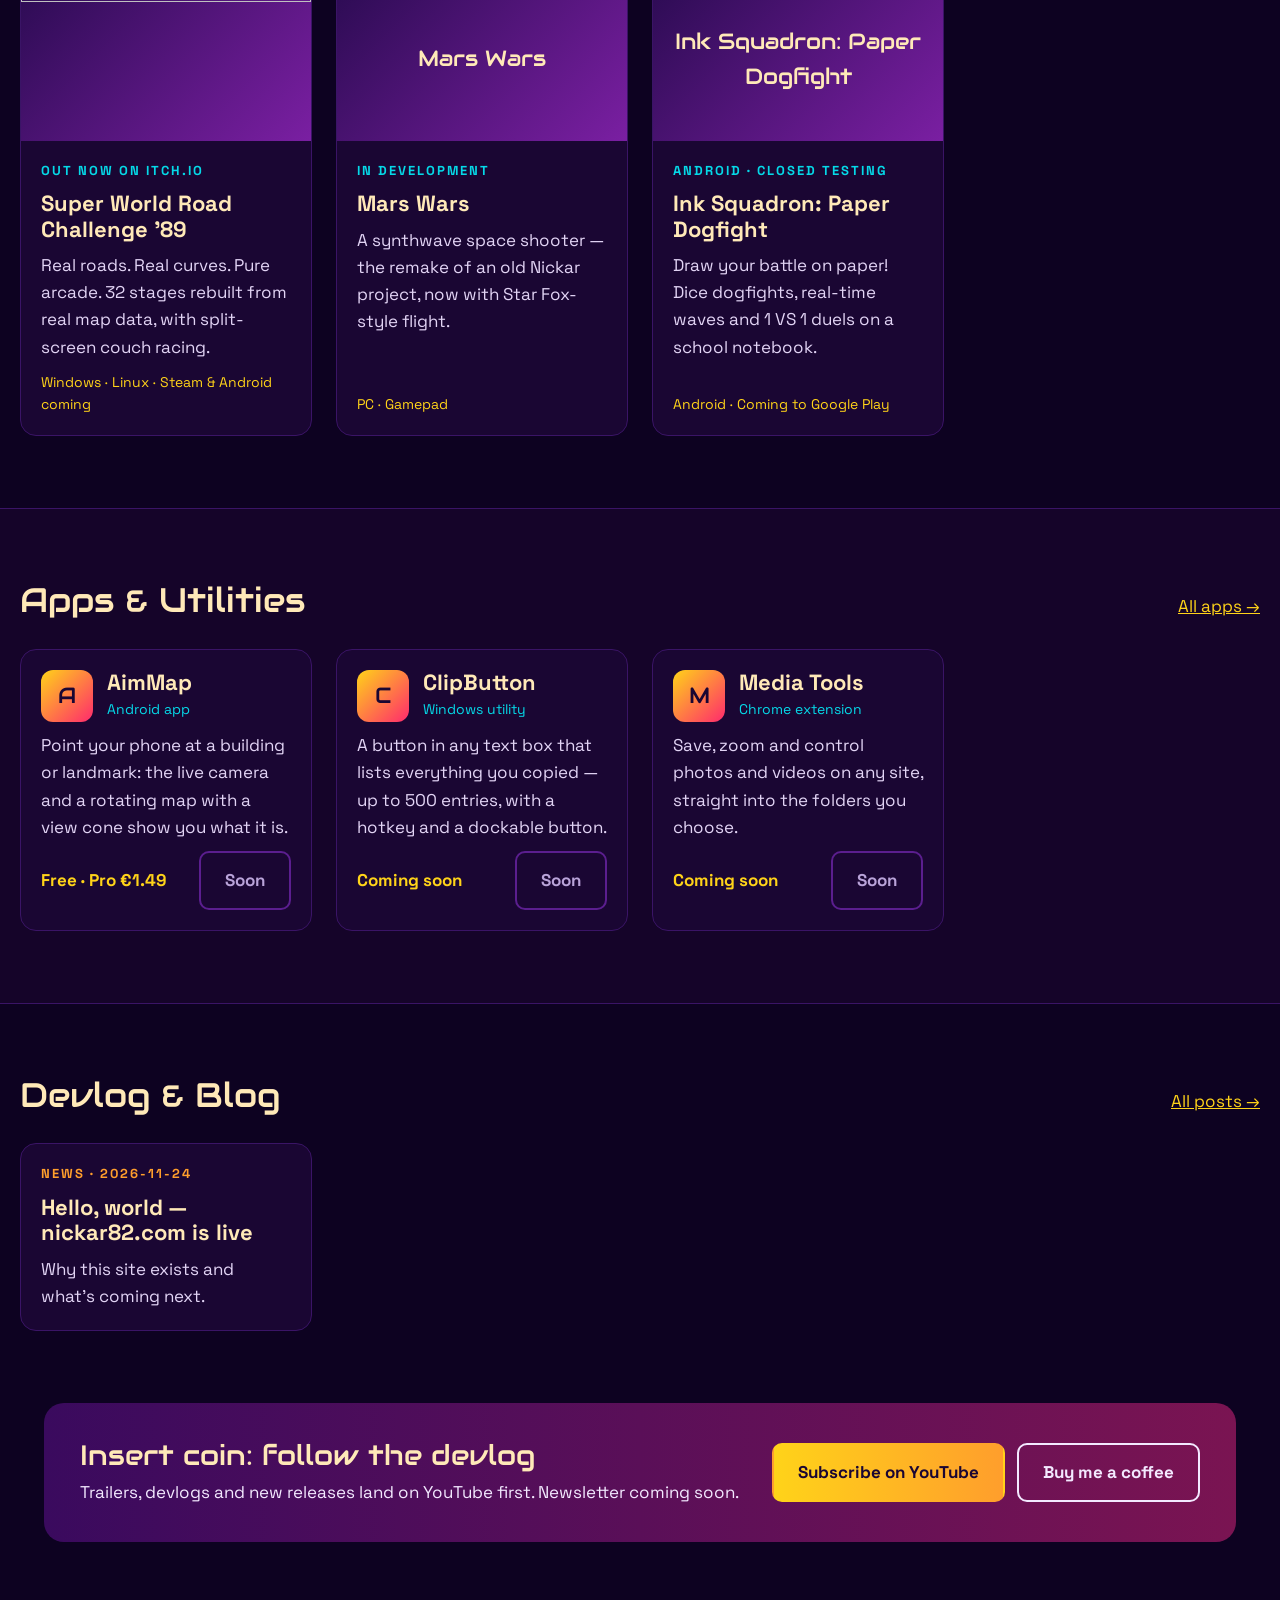
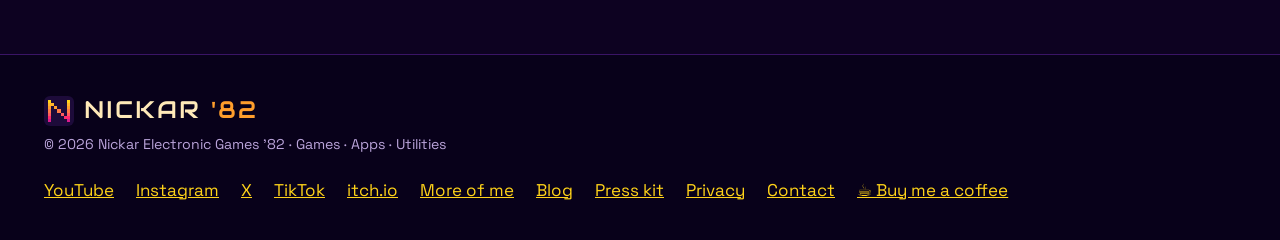
==== commit 832d4256: "SWRC '89 price now €4.99 Co-Authored-By: Claude Opus 5.5 <noreply@anthropic.com> Claude-Session: htt" ====
--- a/index.html
+++ b/index.html
@@ -55,7 +55,7 @@
 <h2 id="feat" class="display">Super World Road Challenge '89</h2>
 <p style="font-size:18px;margin:0 0 24px">Real roads. Real curves. Pure arcade. A 16-bit racer across 32 stages rebuilt from real map data — from the Amalfi coast to the Stelvio Pass, from Big Sur to the Karakoram Highway. Steam and Android coming soon.</p>
 <div class="btn-row">
-<a class="btn btn-sun" href="https://nickar82.itch.io/swrc89" rel="noopener" target="_blank">Buy on itch.io — €8.99</a>
+<a class="btn btn-sun" href="https://nickar82.itch.io/swrc89" rel="noopener" target="_blank">Buy on itch.io — €4.99</a>
 <a class="btn btn-line" href="/games/swrc89/">See the game</a>
 </div>
 </div>
--- a/assets/css/style.css
+++ b/assets/css/style.css
@@ -99,7 +99,7 @@
 .game-hero .shade{position:relative;width:100%;background:linear-gradient(0deg,rgba(13,2,33,.96),rgba(13,2,33,0))}
 .game-hero h1{font-family:Audiowide,sans-serif;font-weight:400;font-size:clamp(38px,6vw,76px);margin:0;padding-bottom:40px}
 .game-hero .wrap{padding-top:120px}
-.two-col{display:flex;flex-wrap:wrap;gap:40px;padding:48px 0}
+.two-col{display:flex;flex-wrap:wrap;gap:40px;padding-top:48px;padding-bottom:48px}
 .two-col main,.two-col .main{flex:999 1 560px;min-width:0}
 .two-col aside{flex:1 1 320px;min-width:0}
 .buy{background:var(--panel);border:1px solid var(--line2);border-radius:18px;padding:28px;display:flex;flex-direction:column;gap:14px;position:sticky;top:90px}
